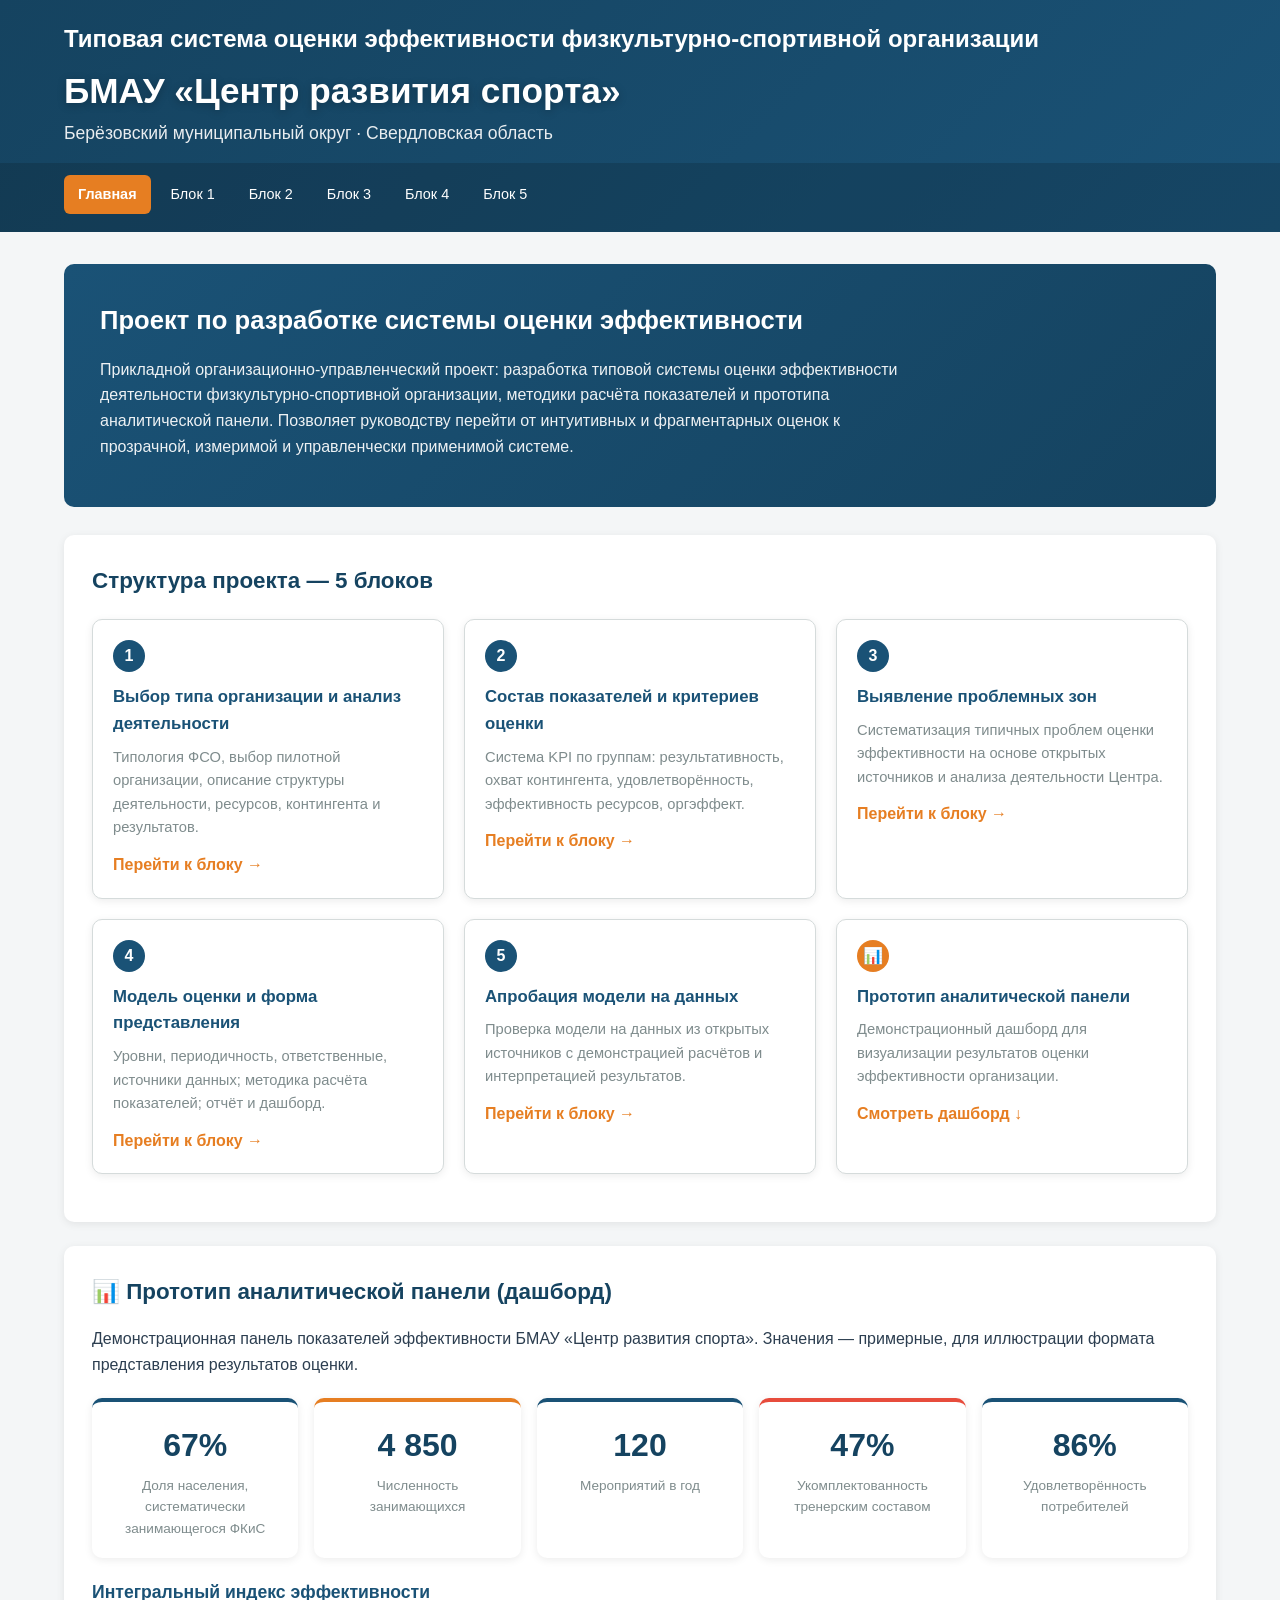
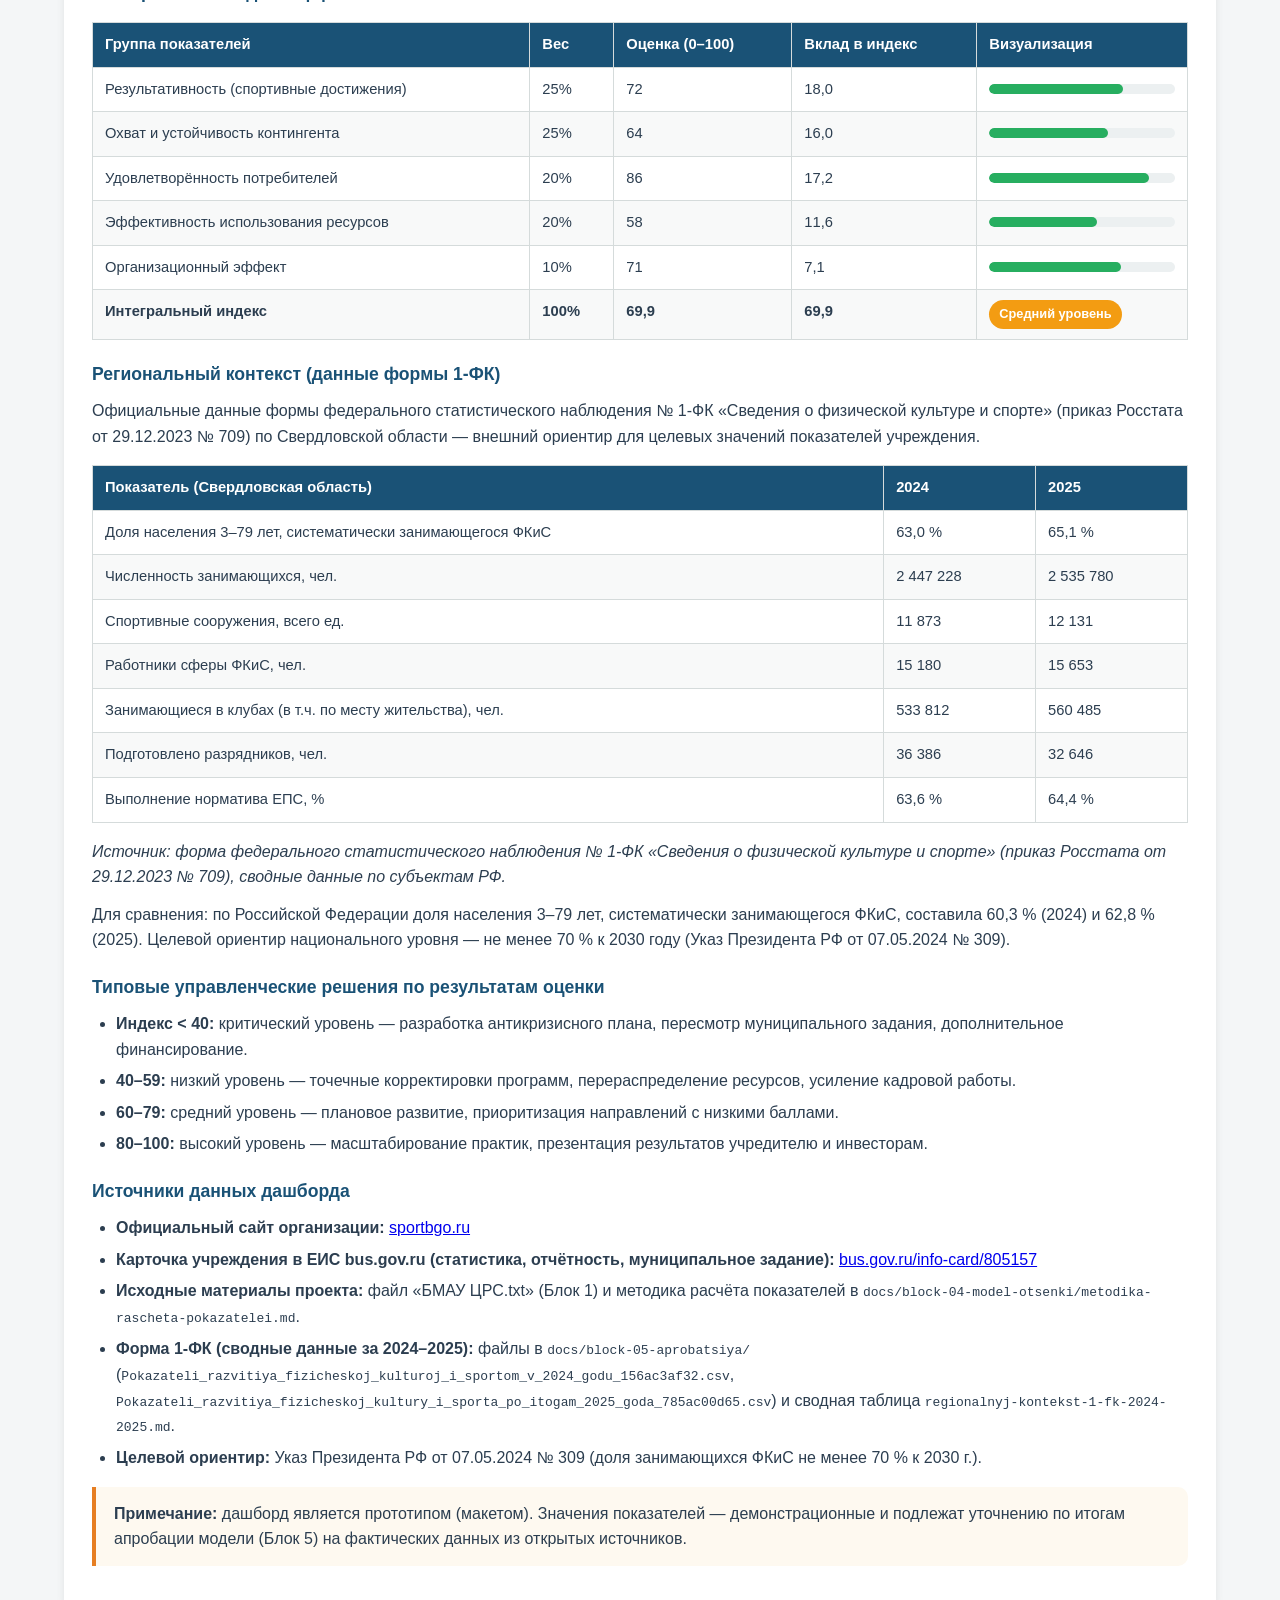
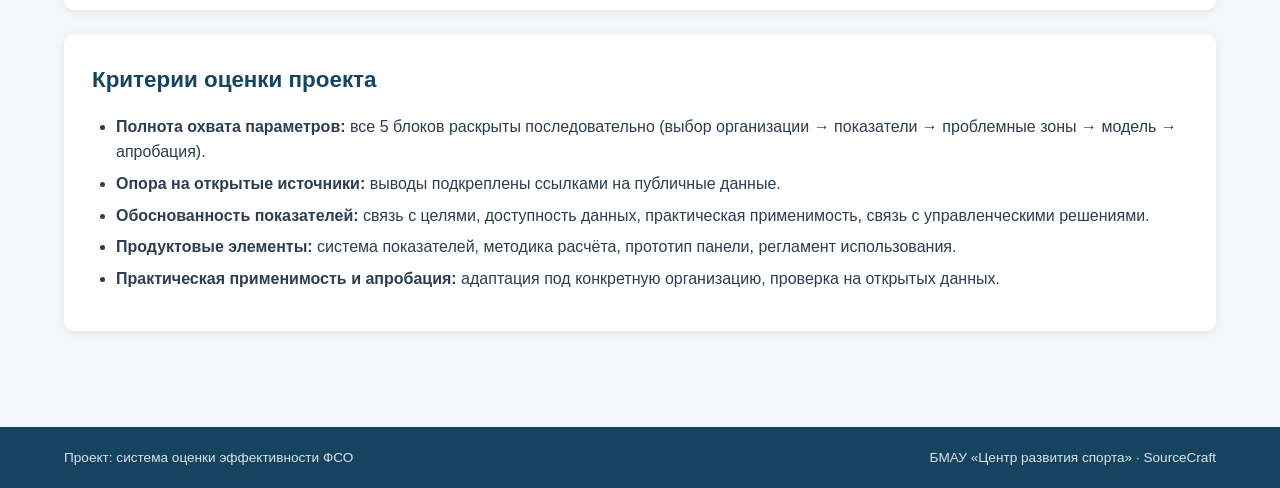
==== site/index.html @ eb3b577b "docs: добавлен 1-FK региональный контекст (2024–2025) и обновлены страницы сайта" ====
<!DOCTYPE html>
<html lang="ru">
<head>
  <meta charset="UTF-8">
  <meta name="viewport" content="width=device-width, initial-scale=1.0">
  <title>Оценка эффективности ФСО — БМАУ «Центр развития спорта»</title>
  <link rel="stylesheet" href="css/style.css">
</head>
<body>
  <header class="site-header">
    <div class="header-inner">
      <h1>Типовая система оценки эффективности физкультурно-спортивной организации</h1>
      <div class="org-title">БМАУ «Центр развития спорта»</div>
      <div class="org-subtitle">Берёзовский муниципальный округ · Свердловская область</div>
    </div>
    <nav class="main-nav">
      <ul>
        <li><a href="index.html">Главная</a></li>
        <li><a href="block1.html">Блок 1</a></li>
        <li><a href="block2.html">Блок 2</a></li>
        <li><a href="block3.html">Блок 3</a></li>
        <li><a href="block4.html">Блок 4</a></li>
        <li><a href="block5.html">Блок 5</a></li>
      </ul>
    </nav>
  </header>

  <main class="container">
    <section class="hero">
      <h2>Проект по разработке системы оценки эффективности</h2>
      <p>Прикладной организационно-управленческий проект: разработка типовой системы оценки эффективности деятельности физкультурно-спортивной организации, методики расчёта показателей и прототипа аналитической панели. Позволяет руководству перейти от интуитивных и фрагментарных оценок к прозрачной, измеримой и управленчески применимой системе.</p>
    </section>

    <div class="content-card">
      <h2>Структура проекта — 5 блоков</h2>
      <div class="cards-grid">
        <div class="card">
          <span class="card-num">1</span>
          <h3>Выбор типа организации и анализ деятельности</h3>
          <p>Типология ФСО, выбор пилотной организации, описание структуры деятельности, ресурсов, контингента и результатов.</p>
          <a href="block1.html" class="arrow-link">Перейти к блоку →</a>
        </div>
        <div class="card">
          <span class="card-num">2</span>
          <h3>Состав показателей и критериев оценки</h3>
          <p>Система KPI по группам: результативность, охват контингента, удовлетворённость, эффективность ресурсов, оргэффект.</p>
          <a href="block2.html" class="arrow-link">Перейти к блоку →</a>
        </div>
        <div class="card">
          <span class="card-num">3</span>
          <h3>Выявление проблемных зон</h3>
          <p>Систематизация типичных проблем оценки эффективности на основе открытых источников и анализа деятельности Центра.</p>
          <a href="block3.html" class="arrow-link">Перейти к блоку →</a>
        </div>
        <div class="card">
          <span class="card-num">4</span>
          <h3>Модель оценки и форма представления</h3>
          <p>Уровни, периодичность, ответственные, источники данных; методика расчёта показателей; отчёт и дашборд.</p>
          <a href="block4.html" class="arrow-link">Перейти к блоку →</a>
        </div>
        <div class="card">
          <span class="card-num">5</span>
          <h3>Апробация модели на данных</h3>
          <p>Проверка модели на данных из открытых источников с демонстрацией расчётов и интерпретацией результатов.</p>
          <a href="block5.html" class="arrow-link">Перейти к блоку →</a>
        </div>
        <div class="card">
          <span class="card-num accent">📊</span>
          <h3>Прототип аналитической панели</h3>
          <p>Демонстрационный дашборд для визуализации результатов оценки эффективности организации.</p>
          <a href="#dashboard" class="arrow-link">Смотреть дашборд ↓</a>
        </div>
      </div>
    </div>

    <!-- ===== Прототип аналитической панели (дашборд) ===== -->
    <div class="content-card" id="dashboard">
      <h2>📊 Прототип аналитической панели (дашборд)</h2>
      <p>Демонстрационная панель показателей эффективности БМАУ «Центр развития спорта». Значения — примерные, для иллюстрации формата представления результатов оценки.</p>

      <div class="kpi-row">
        <div class="kpi">
          <div class="value">67%</div>
          <div class="label">Доля населения, систематически занимающегося ФКиС</div>
        </div>
        <div class="kpi warn">
          <div class="value">4 850</div>
          <div class="label">Численность занимающихся</div>
        </div>
        <div class="kpi">
          <div class="value">120</div>
          <div class="label">Мероприятий в год</div>
        </div>
        <div class="kpi danger">
          <div class="value">47%</div>
          <div class="label">Укомплектованность тренерским составом</div>
        </div>
        <div class="kpi">
          <div class="value">86%</div>
          <div class="label">Удовлетворённость потребителей</div>
        </div>
      </div>

      <h3>Интегральный индекс эффективности</h3>
      <div class="table-wrap">
        <table>
          <thead>
            <tr>
              <th>Группа показателей</th>
              <th>Вес</th>
              <th>Оценка (0–100)</th>
              <th>Вклад в индекс</th>
              <th>Визуализация</th>
            </tr>
          </thead>
          <tbody>
            <tr>
              <td>Результативность (спортивные достижения)</td>
              <td>25%</td>
              <td>72</td>
              <td>18,0</td>
              <td>
                <div class="progress"><div class="bar" data-value="72"></div></div>
              </td>
            </tr>
            <tr>
              <td>Охват и устойчивость контингента</td>
              <td>25%</td>
              <td>64</td>
              <td>16,0</td>
              <td>
                <div class="progress"><div class="bar" data-value="64"></div></div>
              </td>
            </tr>
            <tr>
              <td>Удовлетворённость потребителей</td>
              <td>20%</td>
              <td>86</td>
              <td>17,2</td>
              <td>
                <div class="progress"><div class="bar" data-value="86"></div></div>
              </td>
            </tr>
            <tr>
              <td>Эффективность использования ресурсов</td>
              <td>20%</td>
              <td>58</td>
              <td>11,6</td>
              <td>
                <div class="progress"><div class="bar" data-value="58"></div></div>
              </td>
            </tr>
            <tr>
              <td>Организационный эффект</td>
              <td>10%</td>
              <td>71</td>
              <td>7,1</td>
              <td>
                <div class="progress"><div class="bar" data-value="71"></div></div>
              </td>
            </tr>
            <tr>
              <td><strong>Интегральный индекс</strong></td>
              <td><strong>100%</strong></td>
              <td><strong>69,9</strong></td>
              <td><strong>69,9</strong></td>
              <td>
                <span class="status-badge status-warn">Средний уровень</span>
              </td>
            </tr>
          </tbody>
        </table>
      </div>

      <h3>Региональный контекст (данные формы 1-ФК)</h3>
      <p>Официальные данные формы федерального статистического наблюдения № 1-ФК «Сведения о физической культуре и спорте» (приказ Росстата от 29.12.2023 № 709) по Свердловской области — внешний ориентир для целевых значений показателей учреждения.</p>

      <div class="table-wrap">
        <table>
          <thead>
            <tr>
              <th>Показатель (Свердловская область)</th>
              <th>2024</th>
              <th>2025</th>
            </tr>
          </thead>
          <tbody>
            <tr>
              <td>Доля населения 3–79 лет, систематически занимающегося ФКиС</td>
              <td>63,0 %</td>
              <td>65,1 %</td>
            </tr>
            <tr>
              <td>Численность занимающихся, чел.</td>
              <td>2 447 228</td>
              <td>2 535 780</td>
            </tr>
            <tr>
              <td>Спортивные сооружения, всего ед.</td>
              <td>11 873</td>
              <td>12 131</td>
            </tr>
            <tr>
              <td>Работники сферы ФКиС, чел.</td>
              <td>15 180</td>
              <td>15 653</td>
            </tr>
            <tr>
              <td>Занимающиеся в клубах (в т.ч. по месту жительства), чел.</td>
              <td>533 812</td>
              <td>560 485</td>
            </tr>
            <tr>
              <td>Подготовлено разрядников, чел.</td>
              <td>36 386</td>
              <td>32 646</td>
            </tr>
            <tr>
              <td>Выполнение норматива ЕПС, %</td>
              <td>63,6 %</td>
              <td>64,4 %</td>
            </tr>
          </tbody>
        </table>
      </div>

      <p><em>Источник: форма федерального статистического наблюдения № 1-ФК «Сведения о физической культуре и спорте» (приказ Росстата от 29.12.2023 № 709), сводные данные по субъектам РФ.</em></p>

      <p>Для сравнения: по Российской Федерации доля населения 3–79 лет, систематически занимающегося ФКиС, составила 60,3 % (2024) и 62,8 % (2025). Целевой ориентир национального уровня — не менее 70 % к 2030 году (Указ Президента РФ от 07.05.2024 № 309).</p>

      <h3>Типовые управленческие решения по результатам оценки</h3>
      <ul>
        <li><strong>Индекс &lt; 40:</strong> критический уровень — разработка антикризисного плана, пересмотр муниципального задания, дополнительное финансирование.</li>
        <li><strong>40–59:</strong> низкий уровень — точечные корректировки программ, перераспределение ресурсов, усиление кадровой работы.</li>
        <li><strong>60–79:</strong> средний уровень — плановое развитие, приоритизация направлений с низкими баллами.</li>
        <li><strong>80–100:</strong> высокий уровень — масштабирование практик, презентация результатов учредителю и инвесторам.</li>
      </ul>

      <h3>Источники данных дашборда</h3>
      <ul>
        <li><strong>Официальный сайт организации:</strong> <a href="https://sportbgo.ru" target="_blank" rel="noopener">sportbgo.ru</a></li>
        <li><strong>Карточка учреждения в ЕИС bus.gov.ru (статистика, отчётность, муниципальное задание):</strong> <a href="https://bus.gov.ru/info-card/805157" target="_blank" rel="noopener">bus.gov.ru/info-card/805157</a></li>
        <li><strong>Исходные материалы проекта:</strong> файл «БМАУ ЦРС.txt» (Блок 1) и методика расчёта показателей в <code>docs/block-04-model-otsenki/metodika-rascheta-pokazatelei.md</code>.</li>
        <li><strong>Форма 1-ФК (сводные данные за 2024–2025):</strong> файлы в <code>docs/block-05-aprobatsiya/</code> (<code>Pokazateli_razvitiya_fizicheskoj_kulturoj_i_sportom_v_2024_godu_156ac3af32.csv</code>, <code>Pokazateli_razvitiya_fizicheskoj_kultury_i_sporta_po_itogam_2025_goda_785ac00d65.csv</code>) и сводная таблица <code>regionalnyj-kontekst-1-fk-2024-2025.md</code>.</li>
        <li><strong>Целевой ориентир:</strong> Указ Президента РФ от 07.05.2024 № 309 (доля занимающихся ФКиС не менее 70 % к 2030 г.).</li>
      </ul>

      <div class="callout">
        <strong>Примечание:</strong> дашборд является прототипом (макетом). Значения показателей — демонстрационные и подлежат уточнению по итогам апробации модели (Блок 5) на фактических данных из открытых источников.
      </div>
    </div>

    <div class="content-card">
      <h2>Критерии оценки проекта</h2>
      <ul>
        <li><strong>Полнота охвата параметров:</strong> все 5 блоков раскрыты последовательно (выбор организации → показатели → проблемные зоны → модель → апробация).</li>
        <li><strong>Опора на открытые источники:</strong> выводы подкреплены ссылками на публичные данные.</li>
        <li><strong>Обоснованность показателей:</strong> связь с целями, доступность данных, практическая применимость, связь с управленческими решениями.</li>
        <li><strong>Продуктовые элементы:</strong> система показателей, методика расчёта, прототип панели, регламент использования.</li>
        <li><strong>Практическая применимость и апробация:</strong> адаптация под конкретную организацию, проверка на открытых данных.</li>
      </ul>
    </div>
  </main>

  <footer class="site-footer">
    <div class="footer-inner">
      <div>Проект: система оценки эффективности ФСО</div>
      <div>БМАУ «Центр развития спорта» · SourceCraft</div>
    </div>
  </footer>

  <script src="js/script.js"></script>
</body>
</html>
---- site/css/style.css ----
/* ===== SourceCraft Project Site Styles ===== */
:root {
  --primary: #1a5276;
  --primary-dark: #154360;
  --accent: #e67e22;
  --accent-light: #f39c12;
  --bg: #f4f6f7;
  --card-bg: #ffffff;
  --text: #2c3e50;
  --text-light: #7f8c8d;
  --success: #27ae60;
  --warning: #f39c12;
  --danger: #e74c3c;
  --border: #d5dbdb;
  --shadow: 0 2px 8px rgba(0,0,0,0.08);
  --radius: 10px;
}

* { box-sizing: border-box; margin: 0; padding: 0; }

body {
  font-family: 'Segoe UI', Tahoma, Geneva, Verdana, sans-serif;
  background: var(--bg);
  color: var(--text);
  line-height: 1.6;
}

/* Header */
.site-header {
  background: linear-gradient(135deg, var(--primary-dark), var(--primary));
  color: #fff;
  padding: 20px 0 0;
}
.header-inner {
  max-width: 1200px;
  margin: 0 auto;
  padding: 0 24px;
}
.site-header h1 {
  font-size: 1.5rem;
  margin-bottom: 12px;
}
.site-header .org-title {
  font-size: 2.2rem;
  font-weight: 800;
  line-height: 1.2;
  margin-bottom: 6px;
  color: #fff;
  text-shadow: 0 2px 8px rgba(0,0,0,0.25);
}
.site-header .org-subtitle {
  font-size: 1.1rem;
  opacity: 0.9;
  margin-bottom: 16px;
}
.site-header .subtitle {
  opacity: 0.9;
  font-size: 0.95rem;
  margin-bottom: 16px;
}

/* Navigation */
.main-nav {
  background: rgba(0,0,0,0.15);
  padding: 12px 0;
}
.main-nav ul {
  max-width: 1200px;
  margin: 0 auto;
  padding: 0 24px;
  list-style: none;
  display: flex;
  flex-wrap: wrap;
  gap: 6px;
}
.main-nav a {
  color: #fff;
  text-decoration: none;
  padding: 8px 14px;
  border-radius: 6px;
  font-size: 0.9rem;
  transition: background 0.2s;
  display: inline-block;
}
.main-nav a:hover { background: rgba(255,255,255,0.2); }
.main-nav a.active {
  background: var(--accent);
  font-weight: 600;
}

/* Layout */
.container {
  max-width: 1200px;
  margin: 0 auto;
  padding: 32px 24px;
}
.content-card {
  background: var(--card-bg);
  border-radius: var(--radius);
  box-shadow: var(--shadow);
  padding: 28px;
  margin-bottom: 24px;
}
h2 { color: var(--primary-dark); margin-bottom: 16px; font-size: 1.4rem; }
h3 { color: var(--primary); margin: 20px 0 10px; font-size: 1.1rem; }
p { margin-bottom: 12px; }
ul, ol { margin: 0 0 12px 24px; }
li { margin-bottom: 6px; }

/* Cards */
.cards-grid {
  display: grid;
  grid-template-columns: repeat(auto-fill, minmax(280px, 1fr));
  gap: 20px;
  margin: 20px 0;
}
.card {
  background: var(--card-bg);
  border: 1px solid var(--border);
  border-radius: var(--radius);
  padding: 20px;
  box-shadow: var(--shadow);
  transition: transform 0.2s, box-shadow 0.2s;
}
.card:hover { transform: translateY(-4px); box-shadow: 0 6px 16px rgba(0,0,0,0.12); }
.card .card-num {
  display: inline-block;
  background: var(--primary);
  color: #fff;
  width: 32px;
  height: 32px;
  border-radius: 50%;
  text-align: center;
  line-height: 32px;
  font-weight: 700;
  margin-bottom: 12px;
}
.card .card-num.accent { background: var(--accent); }
.card h3 { margin: 0 0 8px; font-size: 1.05rem; }
.card p { font-size: 0.92rem; color: var(--text-light); margin: 0; }
.card a.arrow-link { display: inline-block; margin-top: 12px; color: var(--accent); text-decoration: none; font-weight: 600; }

/* Tables */
.table-wrap { overflow-x: auto; margin: 16px 0; }
table {
  width: 100%;
  border-collapse: collapse;
  font-size: 0.92rem;
  background: #fff;
}
th, td {
  padding: 10px 12px;
  border: 1px solid var(--border);
  text-align: left;
  vertical-align: top;
}
th {
  background: var(--primary);
  color: #fff;
  font-weight: 600;
}
tr:nth-child(even) td { background: #f8f9f9; }

/* Progress bars */
.progress {
  background: #ecf0f1;
  border-radius: 20px;
  height: 10px;
  overflow: hidden;
  margin: 6px 0;
}
.progress .bar {
  height: 100%;
  border-radius: 20px;
  background: var(--success);
  transition: width 0.5s;
}

/* KPIs on dashboard */
.kpi-row {
  display: grid;
  grid-template-columns: repeat(auto-fit, minmax(180px, 1fr));
  gap: 16px;
  margin: 20px 0;
}
.kpi {
  background: var(--card-bg);
  border-radius: var(--radius);
  box-shadow: var(--shadow);
  padding: 18px;
  text-align: center;
  border-top: 4px solid var(--primary);
}
.kpi.warn { border-top-color: var(--accent); }
.kpi.danger { border-top-color: var(--danger); }
.kpi .value { font-size: 2rem; font-weight: 700; color: var(--primary-dark); }
.kpi .label { font-size: 0.85rem; color: var(--text-light); margin-top: 4px; }

/* Legend / badges */
.status-badge {
  display: inline-block;
  padding: 4px 10px;
  border-radius: 20px;
  font-size: 0.8rem;
  font-weight: 600;
  color: #fff;
}
.status-good { background: var(--success); }
.status-warn { background: var(--warning); }
.status-danger { background: var(--danger); }

/* Callout */
.callout {
  border-left: 4px solid var(--accent);
  background: #fef9f0;
  padding: 14px 18px;
  border-radius: 0 var(--radius) var(--radius) 0;
  margin: 16px 0;
}
.callout.info { border-left-color: var(--primary); background: #eef5fa; }

/* Footer */
.site-footer {
  background: var(--primary-dark);
  color: rgba(255,255,255,0.85);
  padding: 20px 0;
  margin-top: 40px;
  font-size: 0.85rem;
}
.footer-inner {
  max-width: 1200px;
  margin: 0 auto;
  padding: 0 24px;
  display: flex;
  justify-content: space-between;
  flex-wrap: wrap;
  gap: 10px;
}

/* Hero */
.hero {
  background: linear-gradient(135deg, var(--primary), var(--primary-dark));
  color: #fff;
  border-radius: var(--radius);
  padding: 36px;
  margin-bottom: 28px;
}
.hero h2 { color: #fff; font-size: 1.6rem; }
.hero p { opacity: 0.92; max-width: 800px; }

@media (max-width: 640px) {
  .main-nav ul { gap: 4px; }
  .main-nav a { padding: 6px 8px; font-size: 0.8rem; }
  .hero { padding: 24px; }
  .content-card { padding: 20px; }
}
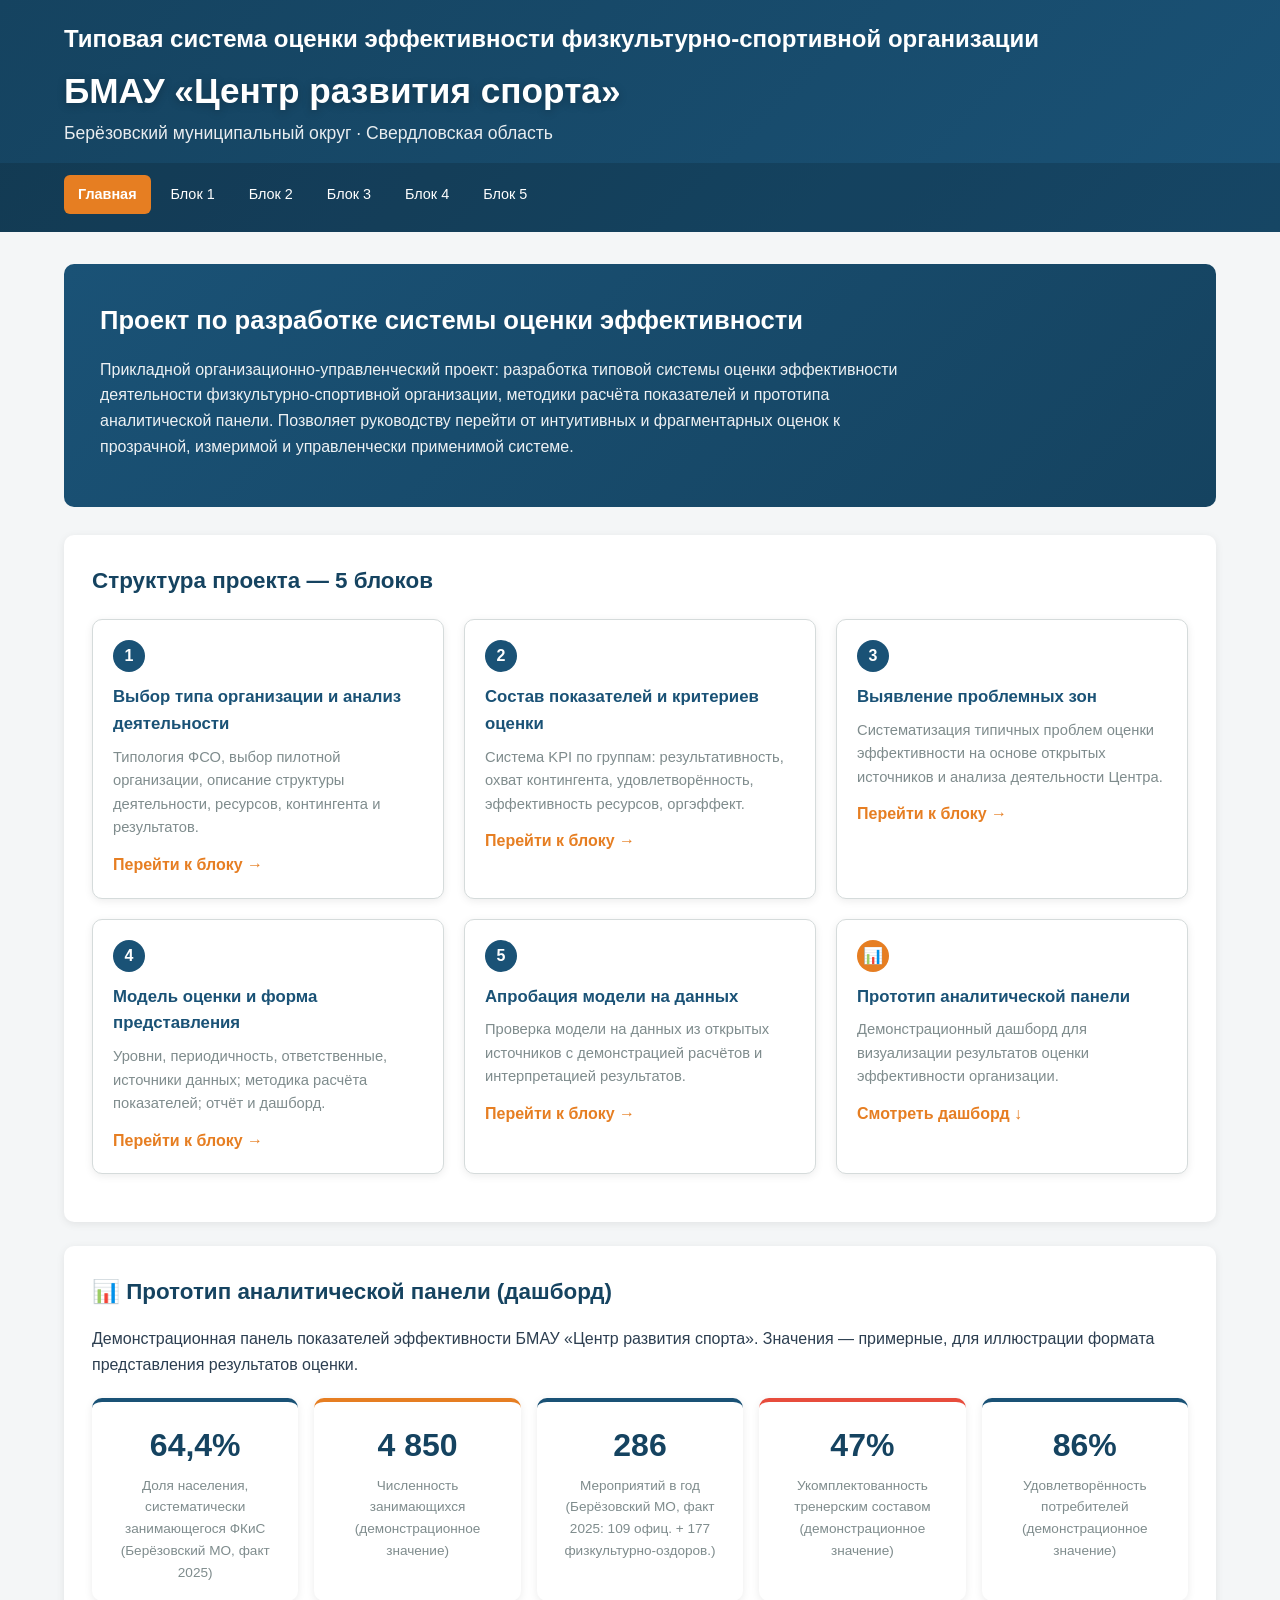
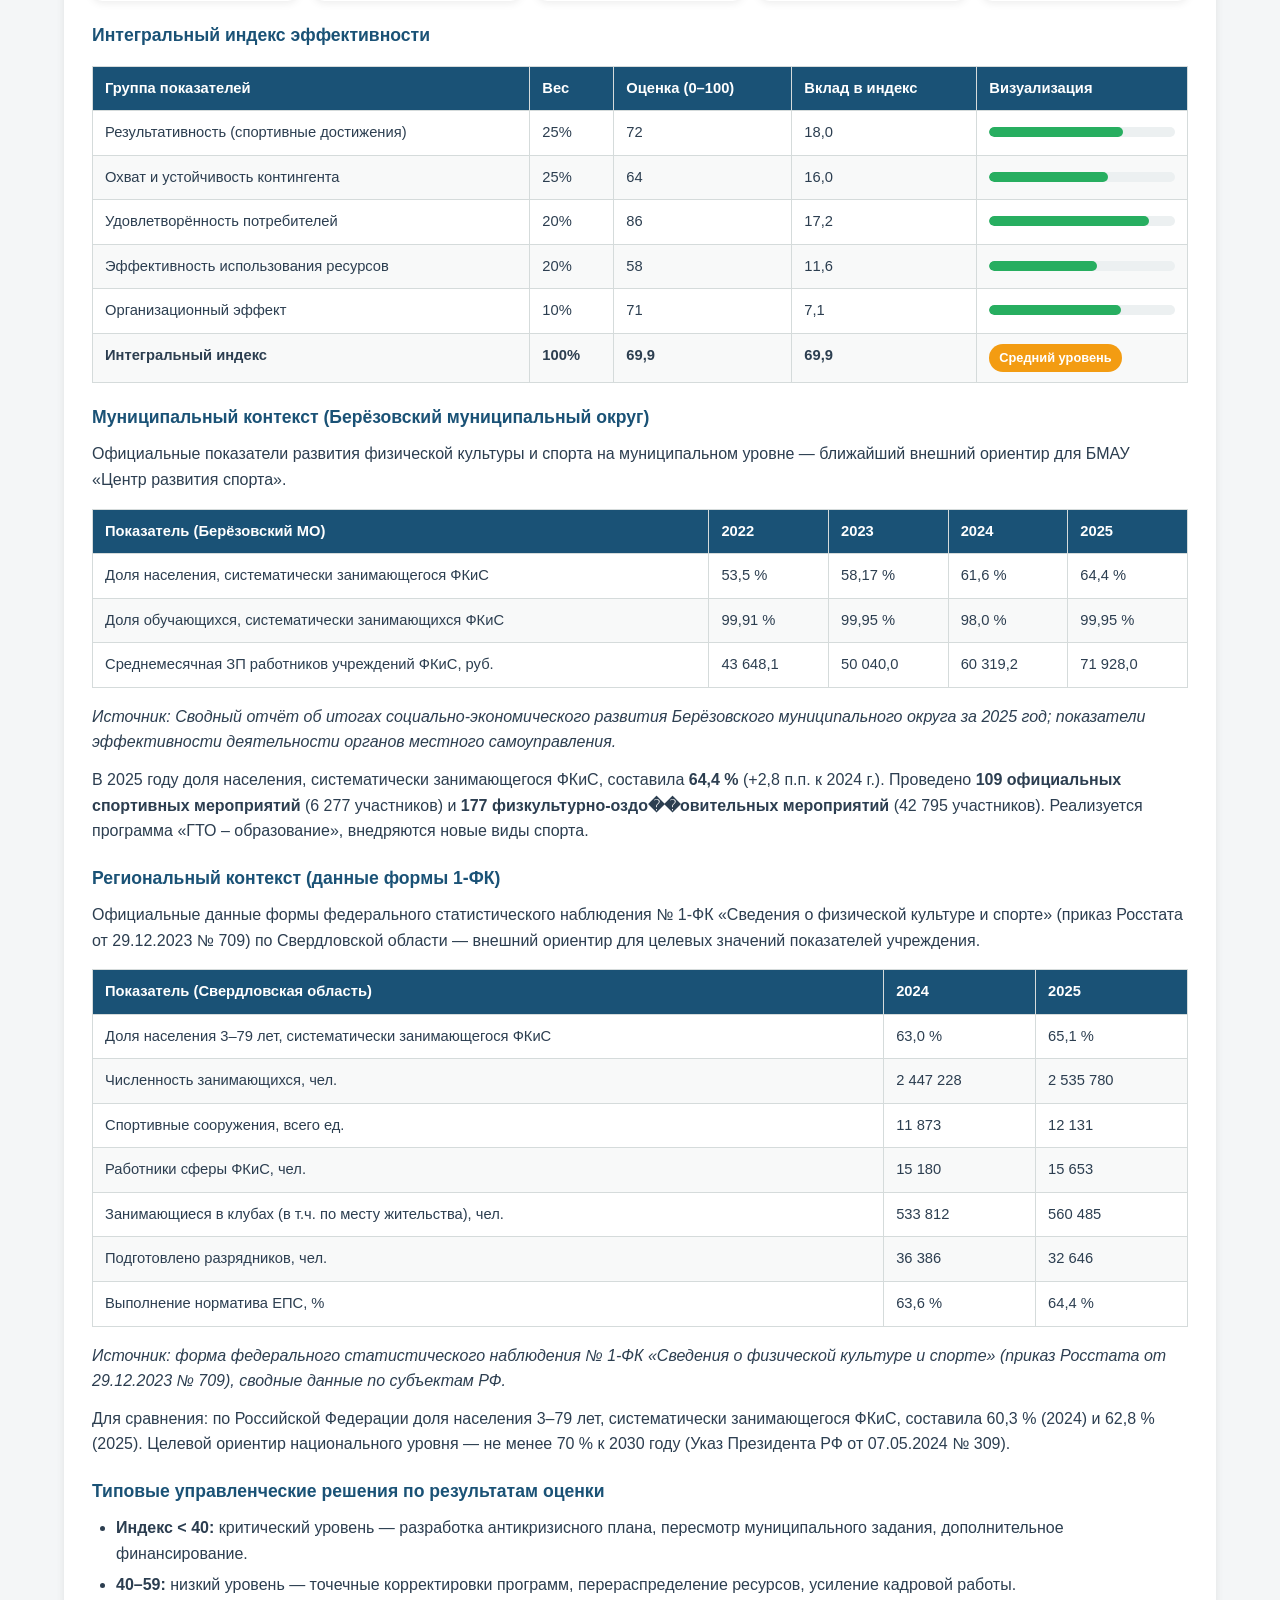
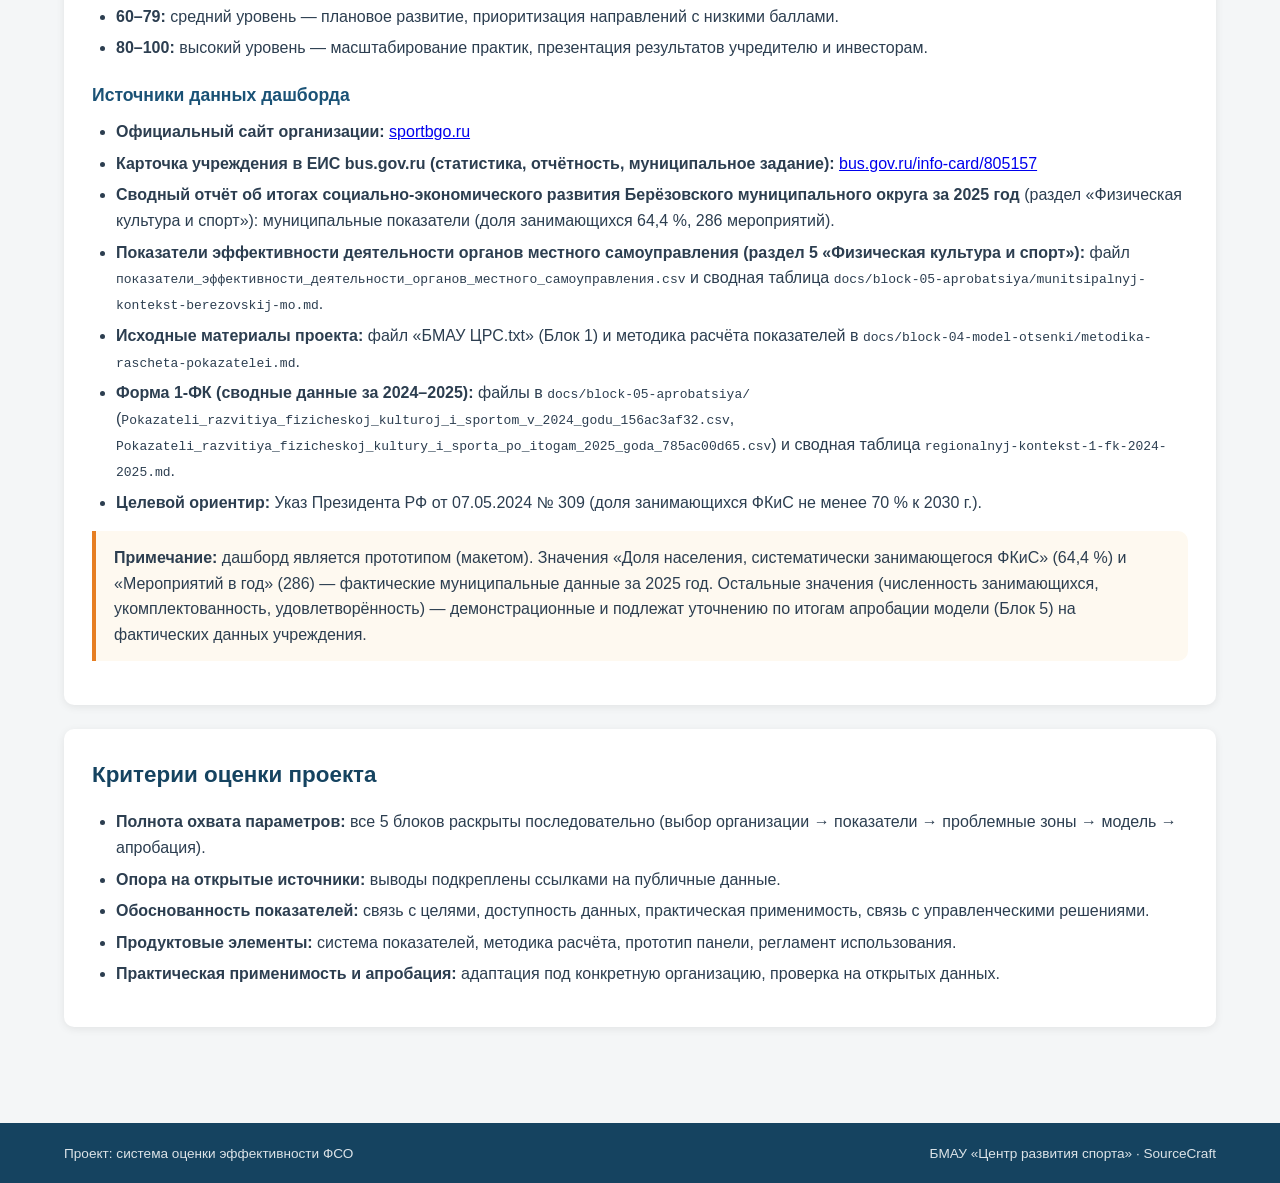
==== commit 4d455010: "docs: добавлен муниципальный контекст (Березовское муниципальное образование, 2025) и обновлен дашбо" ====
--- a/site/index.html
+++ b/site/index.html
@@ -80,24 +80,24 @@
 
       <div class="kpi-row">
         <div class="kpi">
-          <div class="value">67%</div>
-          <div class="label">Доля населения, систематически занимающегося ФКиС</div>
+          <div class="value">64,4%</div>
+          <div class="label">Доля населения, систематически занимающегося ФКиС (Берёзовский МО, факт 2025)</div>
         </div>
         <div class="kpi warn">
           <div class="value">4 850</div>
-          <div class="label">Численность занимающихся</div>
+          <div class="label">Численность занимающихся (демонстрационное значение)</div>
         </div>
         <div class="kpi">
-          <div class="value">120</div>
-          <div class="label">Мероприятий в год</div>
+          <div class="value">286</div>
+          <div class="label">Мероприятий в год (Берёзовский МО, факт 2025: 109 офиц. + 177 физкультурно-оздоров.)</div>
         </div>
         <div class="kpi danger">
           <div class="value">47%</div>
-          <div class="label">Укомплектованность тренерским составом</div>
+          <div class="label">Укомплектованность тренерским составом (демонстрационное значение)</div>
         </div>
         <div class="kpi">
           <div class="value">86%</div>
-          <div class="label">Удовлетворённость потребителей</div>
+          <div class="label">Удовлетворённость потребителей (демонстрационное значение)</div>
         </div>
       </div>
 
@@ -171,6 +171,50 @@
           </tbody>
         </table>
       </div>
+
+      <h3>Муниципальный контекст (Берёзовский муниципальный округ)</h3>
+      <p>Официальные показатели развития физической культуры и спорта на муниципальном уровне — ближайший внешний ориентир для БМАУ «Центр развития спорта».</p>
+
+      <div class="table-wrap">
+        <table>
+          <thead>
+            <tr>
+              <th>Показатель (Берёзовский МО)</th>
+              <th>2022</th>
+              <th>2023</th>
+              <th>2024</th>
+              <th>2025</th>
+            </tr>
+          </thead>
+          <tbody>
+            <tr>
+              <td>Доля населения, систематически занимающегося ФКиС</td>
+              <td>53,5 %</td>
+              <td>58,17 %</td>
+              <td>61,6 %</td>
+              <td>64,4 %</td>
+            </tr>
+            <tr>
+              <td>Доля обучающихся, систематически занимающихся ФКиС</td>
+              <td>99,91 %</td>
+              <td>99,95 %</td>
+              <td>98,0 %</td>
+              <td>99,95 %</td>
+            </tr>
+            <tr>
+              <td>Среднемесячная ЗП работников учреждений ФКиС, руб.</td>
+              <td>43 648,1</td>
+              <td>50 040,0</td>
+              <td>60 319,2</td>
+              <td>71 928,0</td>
+            </tr>
+          </tbody>
+        </table>
+      </div>
+
+      <p><em>Источник: Сводный отчёт об итогах социально-экономического развития Берёзовского муниципального округа за 2025 год; показатели эффективности деятельности органов местного самоуправления.</em></p>
+
+      <p>В 2025 году доля населения, систематически занимающегося ФКиС, составила <strong>64,4 %</strong> (+2,8 п.п. к 2024 г.). Проведено <strong>109 официальных спортивных мероприятий</strong> (6 277 участников) и <strong>177 физкультурно-оздо��овительных мероприятий</strong> (42 795 участников). Реализуется программа «ГТО – образование», внедряются новые виды спорта.</p>
 
       <h3>Региональный контекст (данные формы 1-ФК)</h3>
       <p>Официальные данные формы федерального статистического наблюдения № 1-ФК «Сведения о физической культуре и спорте» (приказ Росстата от 29.12.2023 № 709) по Свердловской области — внешний ориентир для целевых значений показателей учреждения.</p>
@@ -240,14 +284,15 @@
       <ul>
         <li><strong>Официальный сайт организации:</strong> <a href="https://sportbgo.ru" target="_blank" rel="noopener">sportbgo.ru</a></li>
         <li><strong>Карточка учреждения в ЕИС bus.gov.ru (статистика, отчётность, муниципальное задание):</strong> <a href="https://bus.gov.ru/info-card/805157" target="_blank" rel="noopener">bus.gov.ru/info-card/805157</a></li>
+        <li><strong>Сводный отчёт об итогах социально-экономического развития Берёзовского муниципального округа за 2025 год</strong> (раздел «Физическая культура и спорт»): муниципальные показатели (доля занимающихся 64,4 %, 286 мероприятий).</li>
+        <li><strong>Показатели эффективности деятельности органов местного самоуправления (раздел 5 «Физическая культура и спорт»):</strong> файл <code>показатели_эффективности_деятельности_органов_местного_самоуправления.csv</code> и сводная таблица <code>docs/block-05-aprobatsiya/munitsipalnyj-kontekst-berezovskij-mo.md</code>.</li>
         <li><strong>Исходные материалы проекта:</strong> файл «БМАУ ЦРС.txt» (Блок 1) и методика расчёта показателей в <code>docs/block-04-model-otsenki/metodika-rascheta-pokazatelei.md</code>.</li>
         <li><strong>Форма 1-ФК (сводные данные за 2024–2025):</strong> файлы в <code>docs/block-05-aprobatsiya/</code> (<code>Pokazateli_razvitiya_fizicheskoj_kulturoj_i_sportom_v_2024_godu_156ac3af32.csv</code>, <code>Pokazateli_razvitiya_fizicheskoj_kultury_i_sporta_po_itogam_2025_goda_785ac00d65.csv</code>) и сводная таблица <code>regionalnyj-kontekst-1-fk-2024-2025.md</code>.</li>
         <li><strong>Целевой ориентир:</strong> Указ Президента РФ от 07.05.2024 № 309 (доля занимающихся ФКиС не менее 70 % к 2030 г.).</li>
       </ul>
 
       <div class="callout">
-        <strong>Примечание:</strong> дашборд является прототипом (макетом). Значения показателей — демонстрационные и подлежат уточнению по итогам апробации модели (Блок 5) на фактических данных из открытых источников.
-      </div>
+        <strong>Примечание:</strong> дашборд является прототипом (макетом). Значения «Доля населения, систематически занимающегося ФКиС» (64,4 %) и «Мероприятий в год» (286) — фактические муниципальные данные за 2025 год. Остальные значения (численность занимающихся, укомплектованность, удовлетворённость) — демонстрационные и подлежат уточнению по итогам апробации модели (Блок 5) на фактических данных учреждения.</div>
     </div>
 
     <div class="content-card">
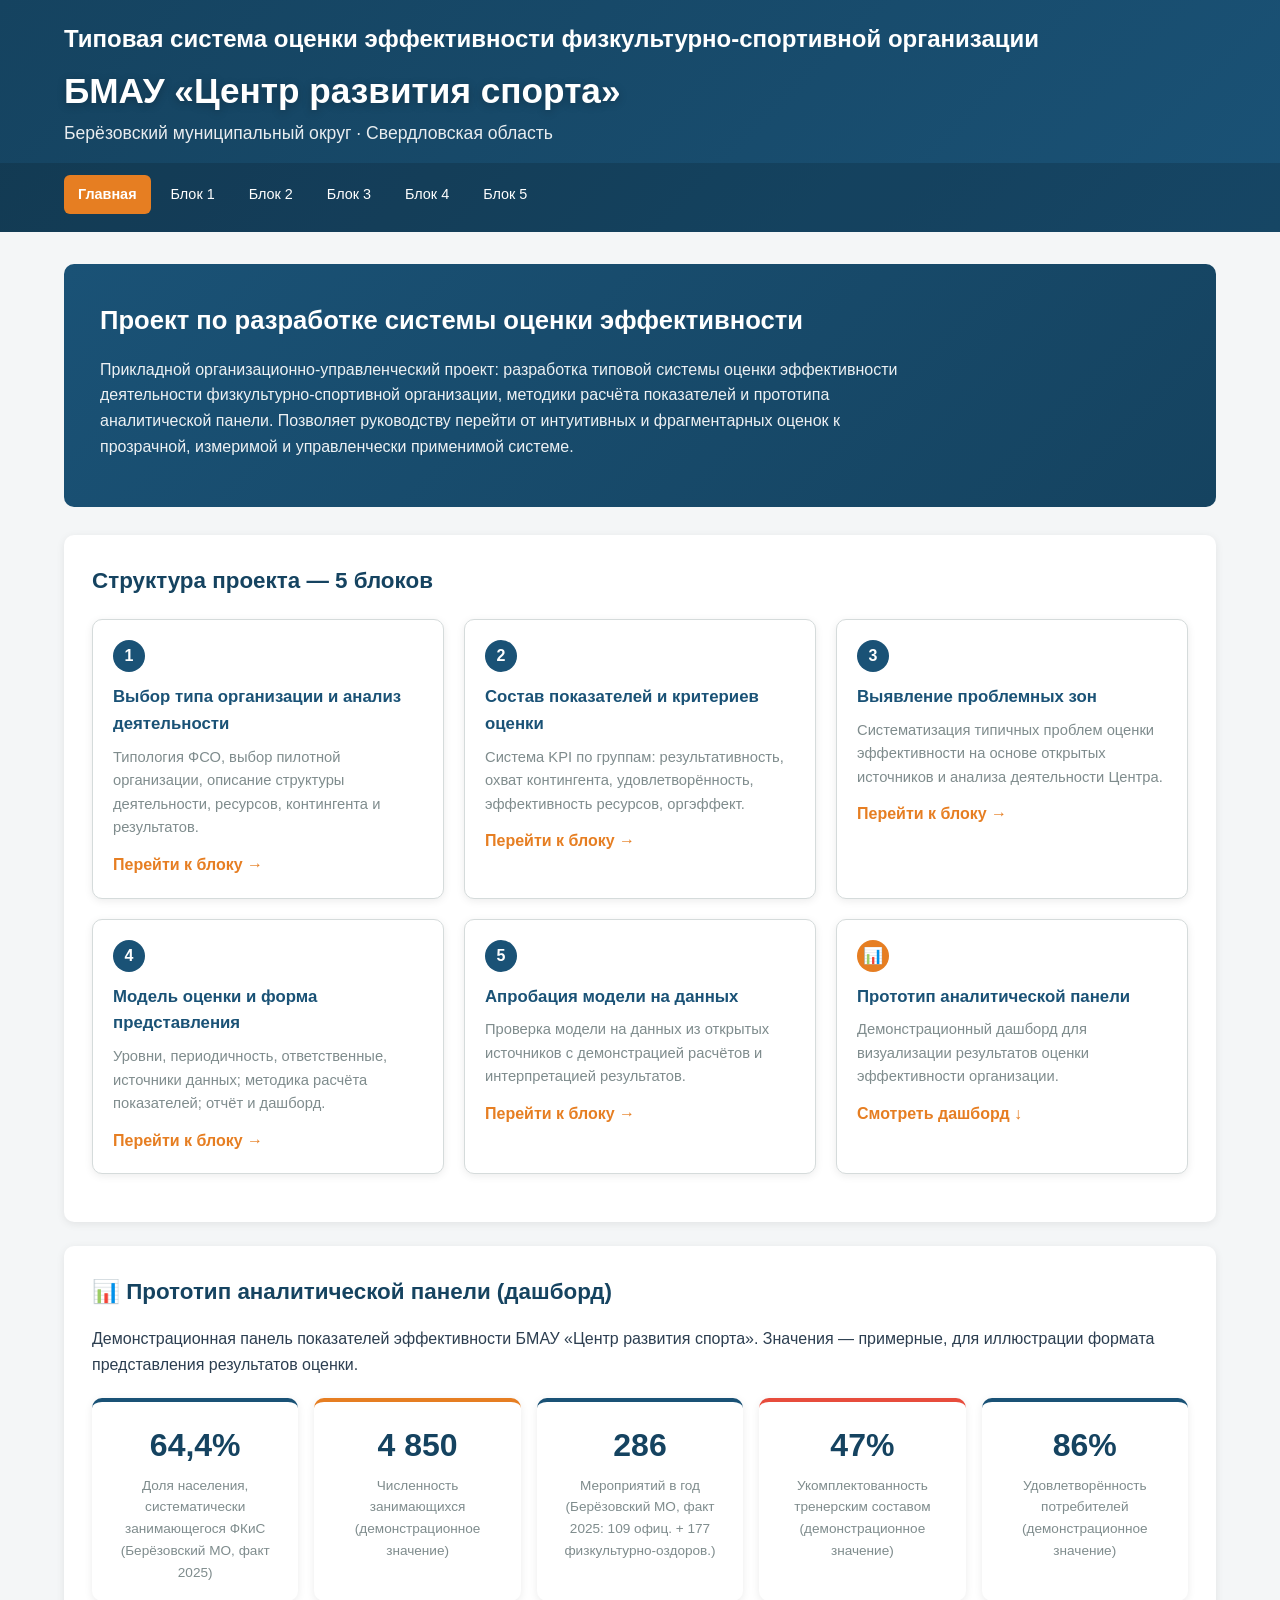
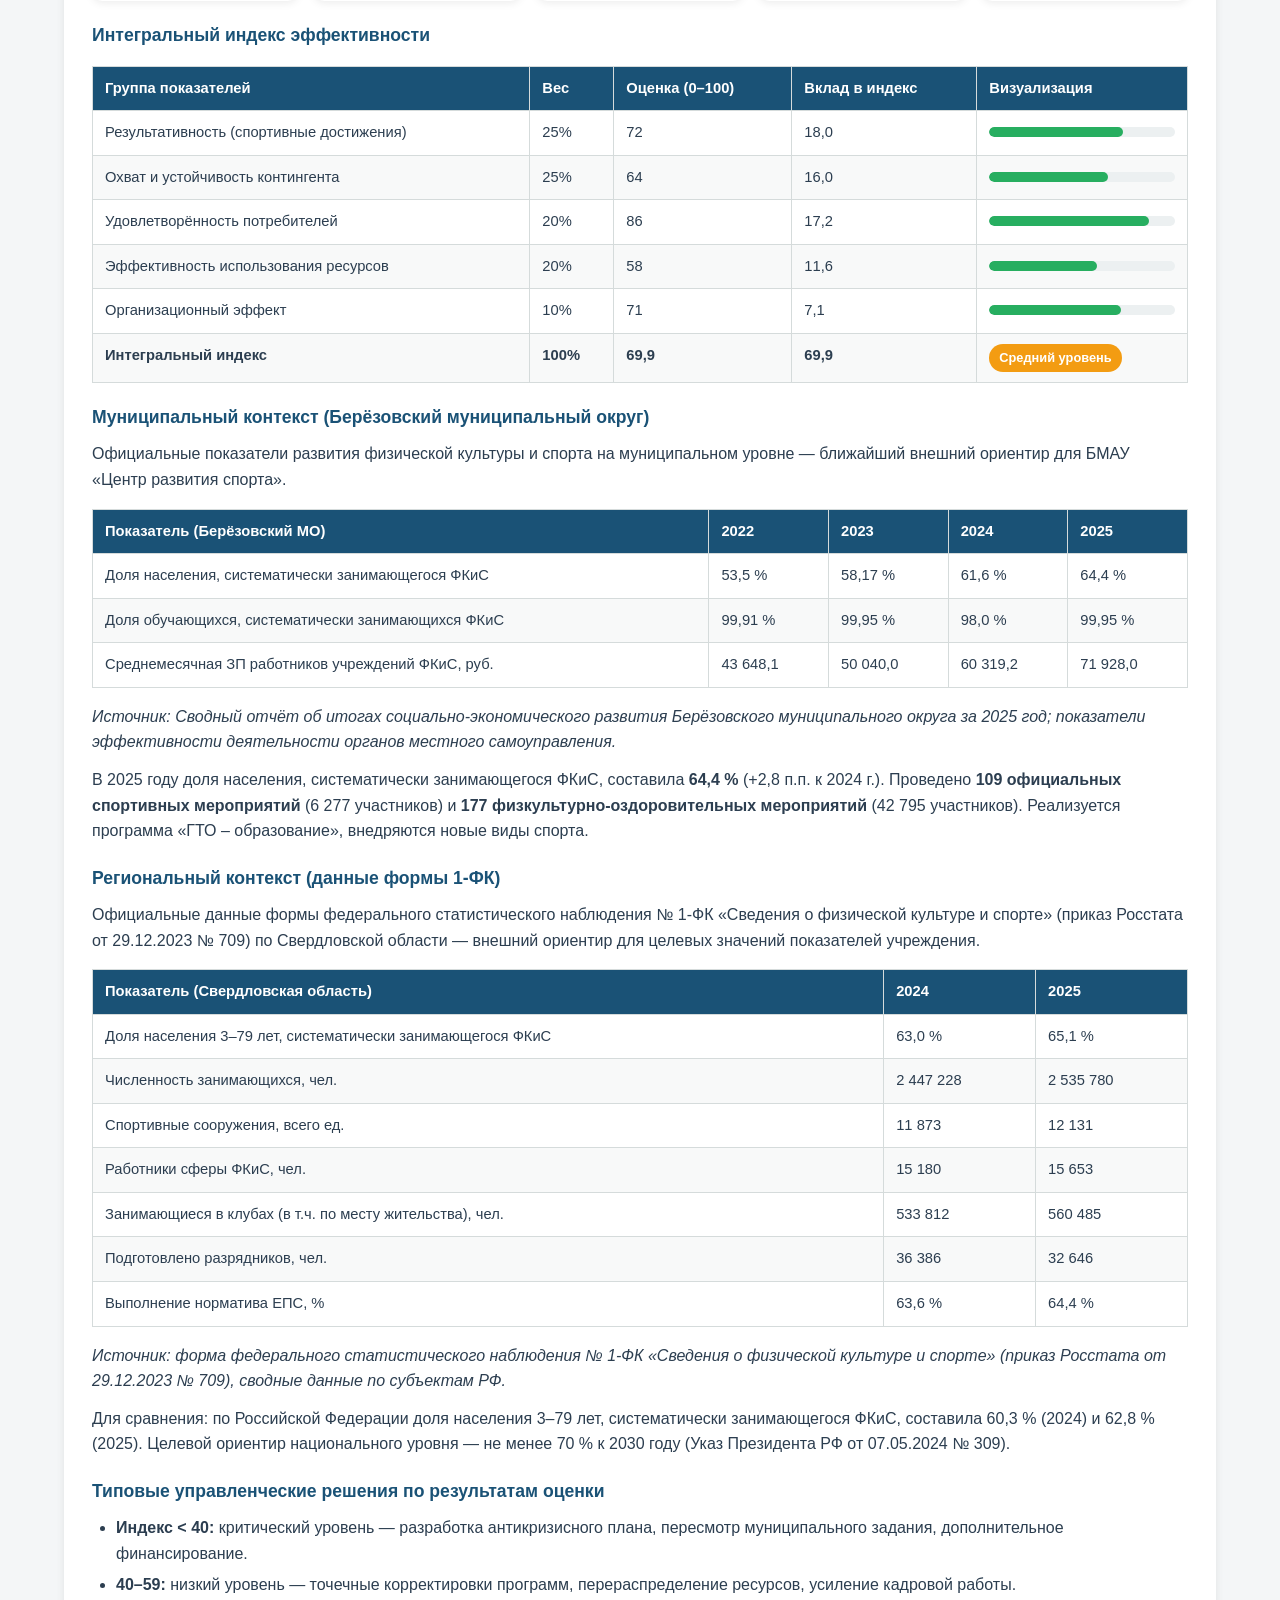
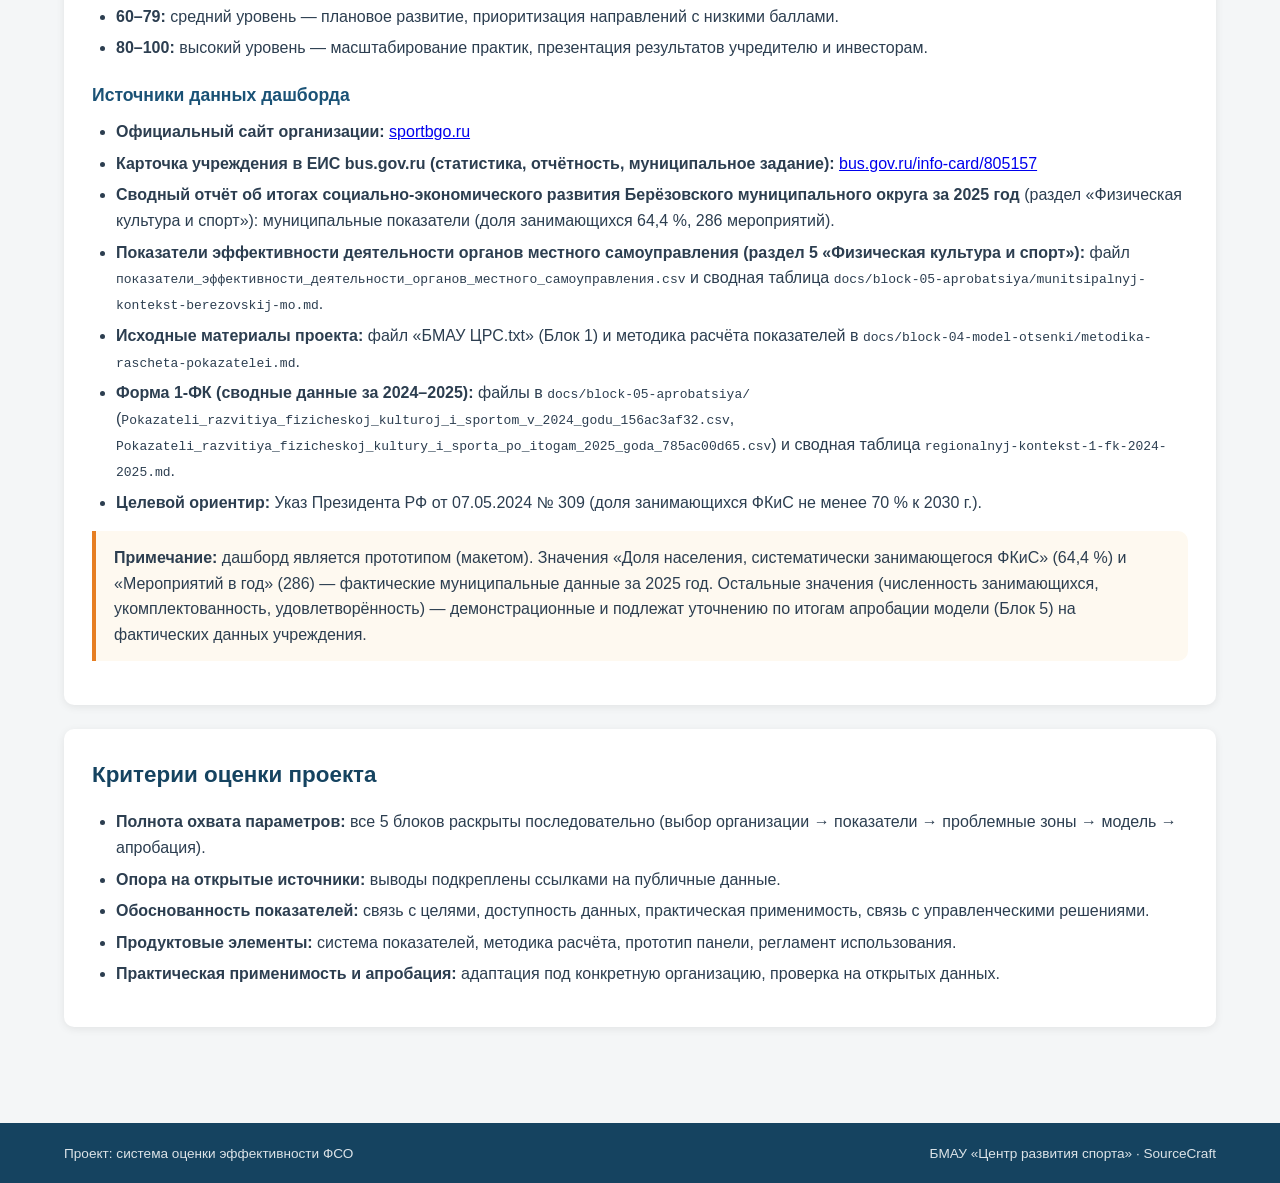
==== commit e07668e0: "fix: исправлена опечатка на главной странице, удален повторяющийся адрес в блоке 1, уточнен пример в" ====
--- a/site/index.html
+++ b/site/index.html
@@ -214,7 +214,7 @@
 
       <p><em>Источник: Сводный отчёт об итогах социально-экономического развития Берёзовского муниципального округа за 2025 год; показатели эффективности деятельности органов местного самоуправления.</em></p>
 
-      <p>В 2025 году доля населения, систематически занимающегося ФКиС, составила <strong>64,4 %</strong> (+2,8 п.п. к 2024 г.). Проведено <strong>109 официальных спортивных мероприятий</strong> (6 277 участников) и <strong>177 физкультурно-оздо��овительных мероприятий</strong> (42 795 участников). Реализуется программа «ГТО – образование», внедряются новые виды спорта.</p>
+      <p>В 2025 году доля населения, систематически занимающегося ФКиС, составила <strong>64,4 %</strong> (+2,8 п.п. к 2024 г.). Проведено <strong>109 официальных спортивных мероприятий</strong> (6 277 участников) и <strong>177 физкультурно-оздоровительных мероприятий</strong> (42 795 участников). Реализуется программа «ГТО – образование», внедряются новые виды спорта.</p>
 
       <h3>Региональный контекст (данные формы 1-ФК)</h3>
       <p>Официальные данные формы федерального статистического наблюдения № 1-ФК «Сведения о физической культуре и спорте» (приказ Росстата от 29.12.2023 № 709) по Свердловской области — внешний ориентир для целевых значений показателей учреждения.</p>
@@ -292,7 +292,8 @@
       </ul>
 
       <div class="callout">
-        <strong>Примечание:</strong> дашборд является прототипом (макетом). Значения «Доля населения, систематически занимающегося ФКиС» (64,4 %) и «Мероприятий в год» (286) — фактические муниципальные данные за 2025 год. Остальные значения (численность занимающихся, укомплектованность, удовлетворённость) — демонстрационные и подлежат уточнению по итогам апробации модели (Блок 5) на фактических данных учреждения.</div>
+        <strong>Примечание:</strong> дашборд является прототипом (макетом). Значения «Доля населения, систематически занимающегося ФКиС» (64,4 %) и «Мероприятий в год» (286) — фактические муниципальные данные за 2025 год. Остальные значения (численность занимающихся, укомплектованность, удовлетворённость) — демонстрационные и подлежат уточнению по итогам апробации модели (Блок 5) на фактических данных учреждения.
+      </div>
     </div>
 
     <div class="content-card">
@@ -316,4 +317,4 @@
 
   <script src="js/script.js"></script>
 </body>
-</html>
+</html>
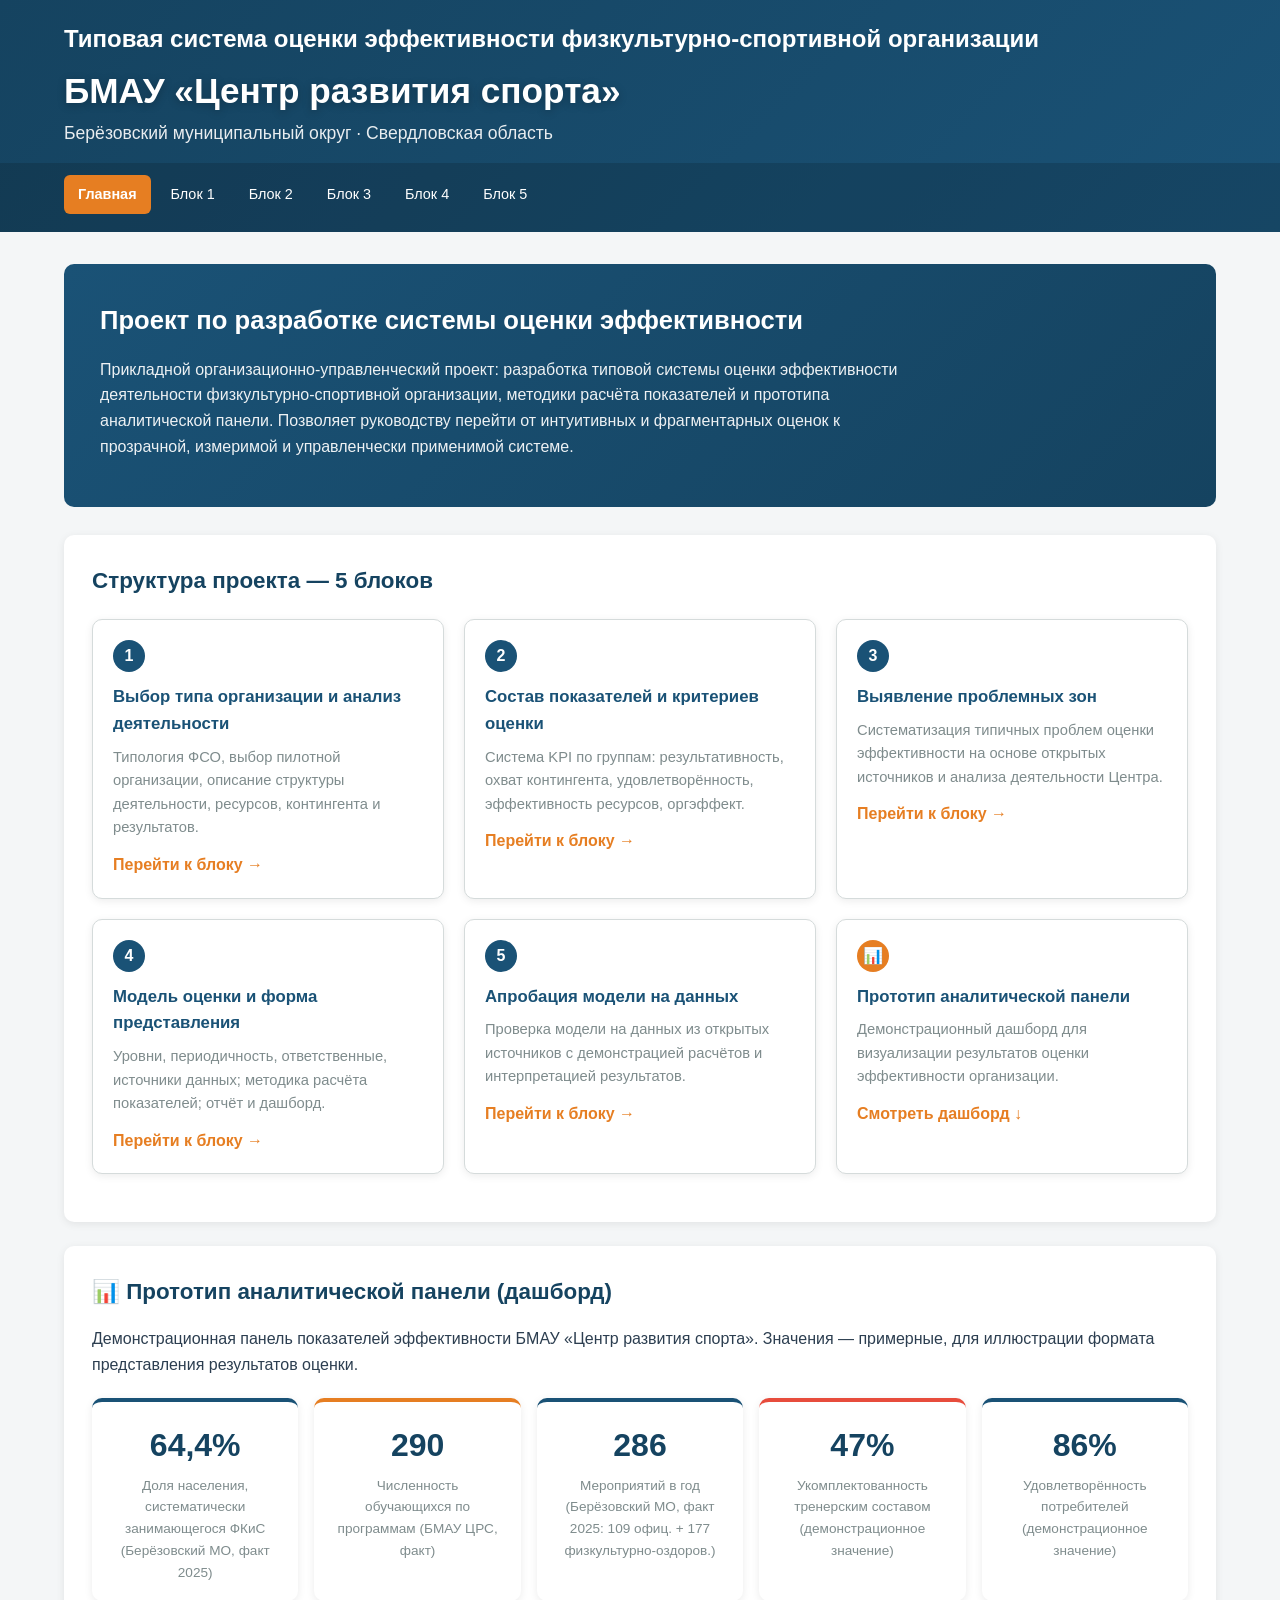
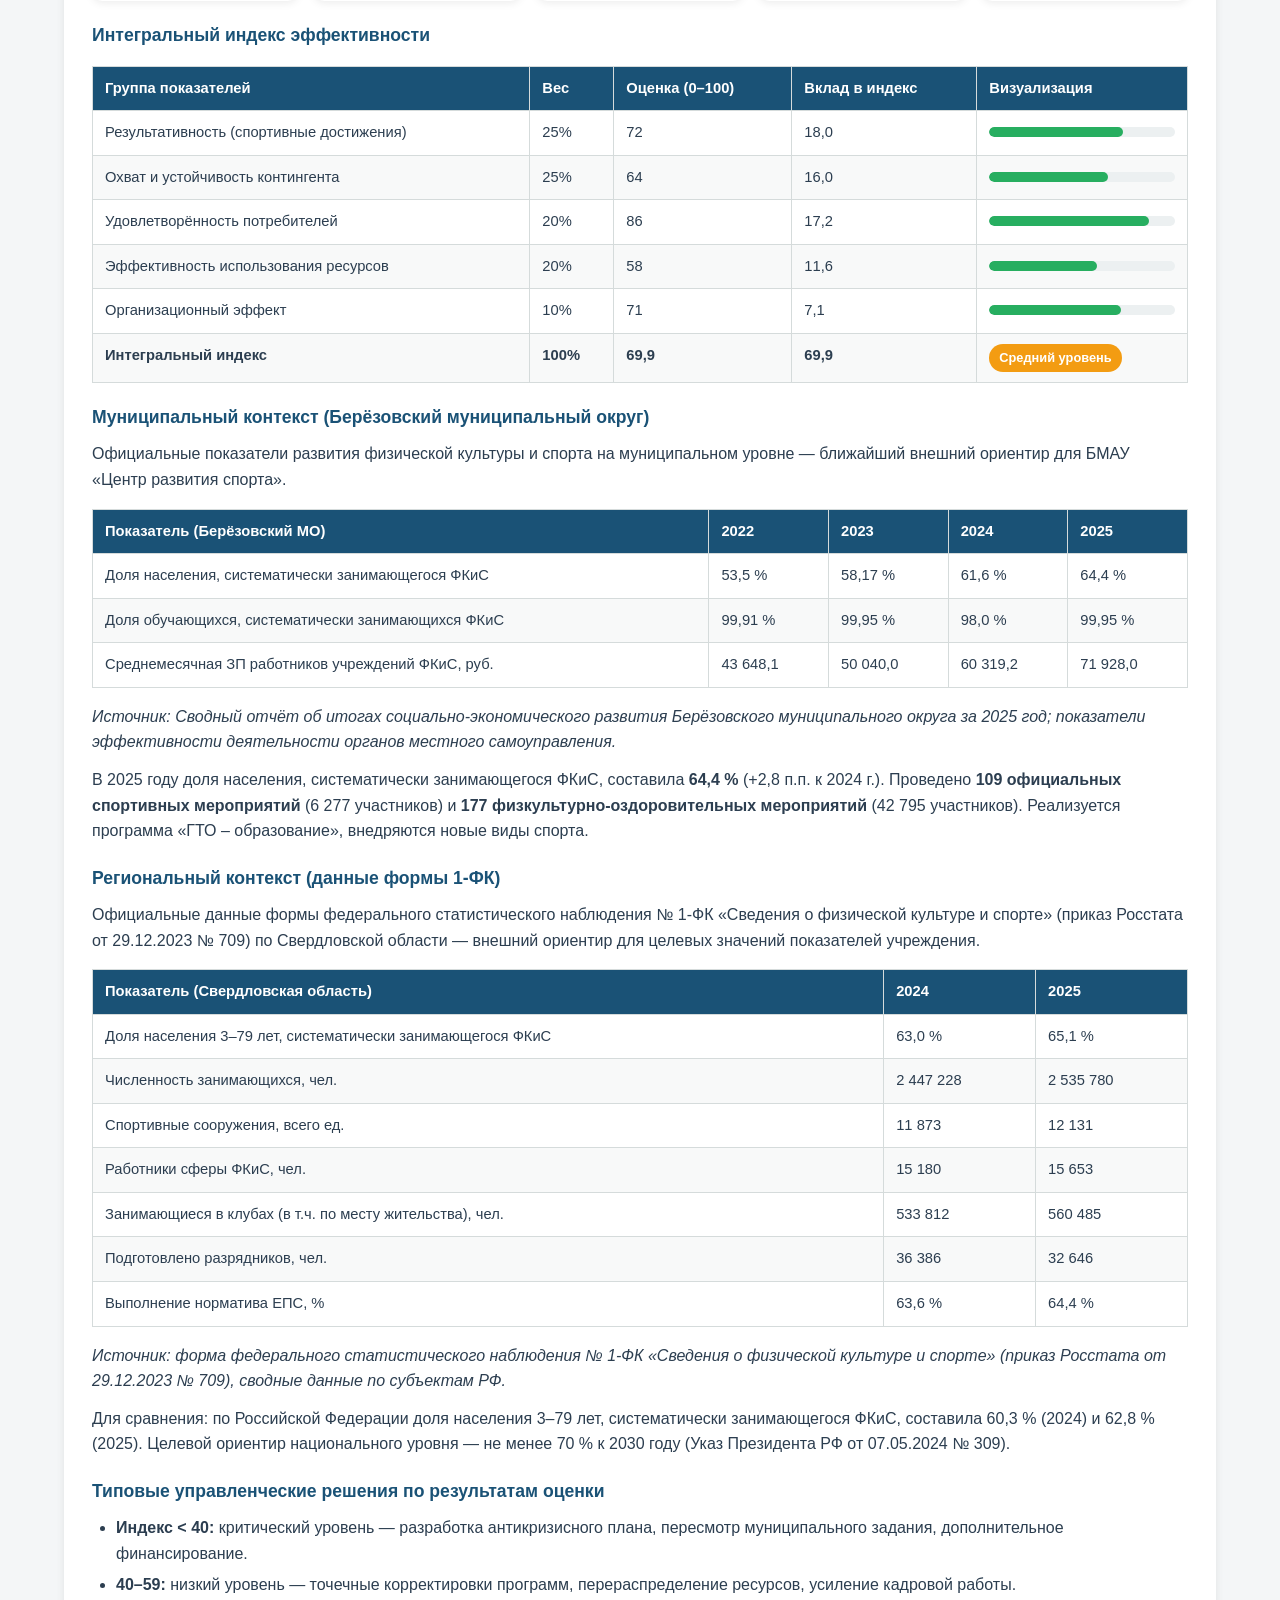
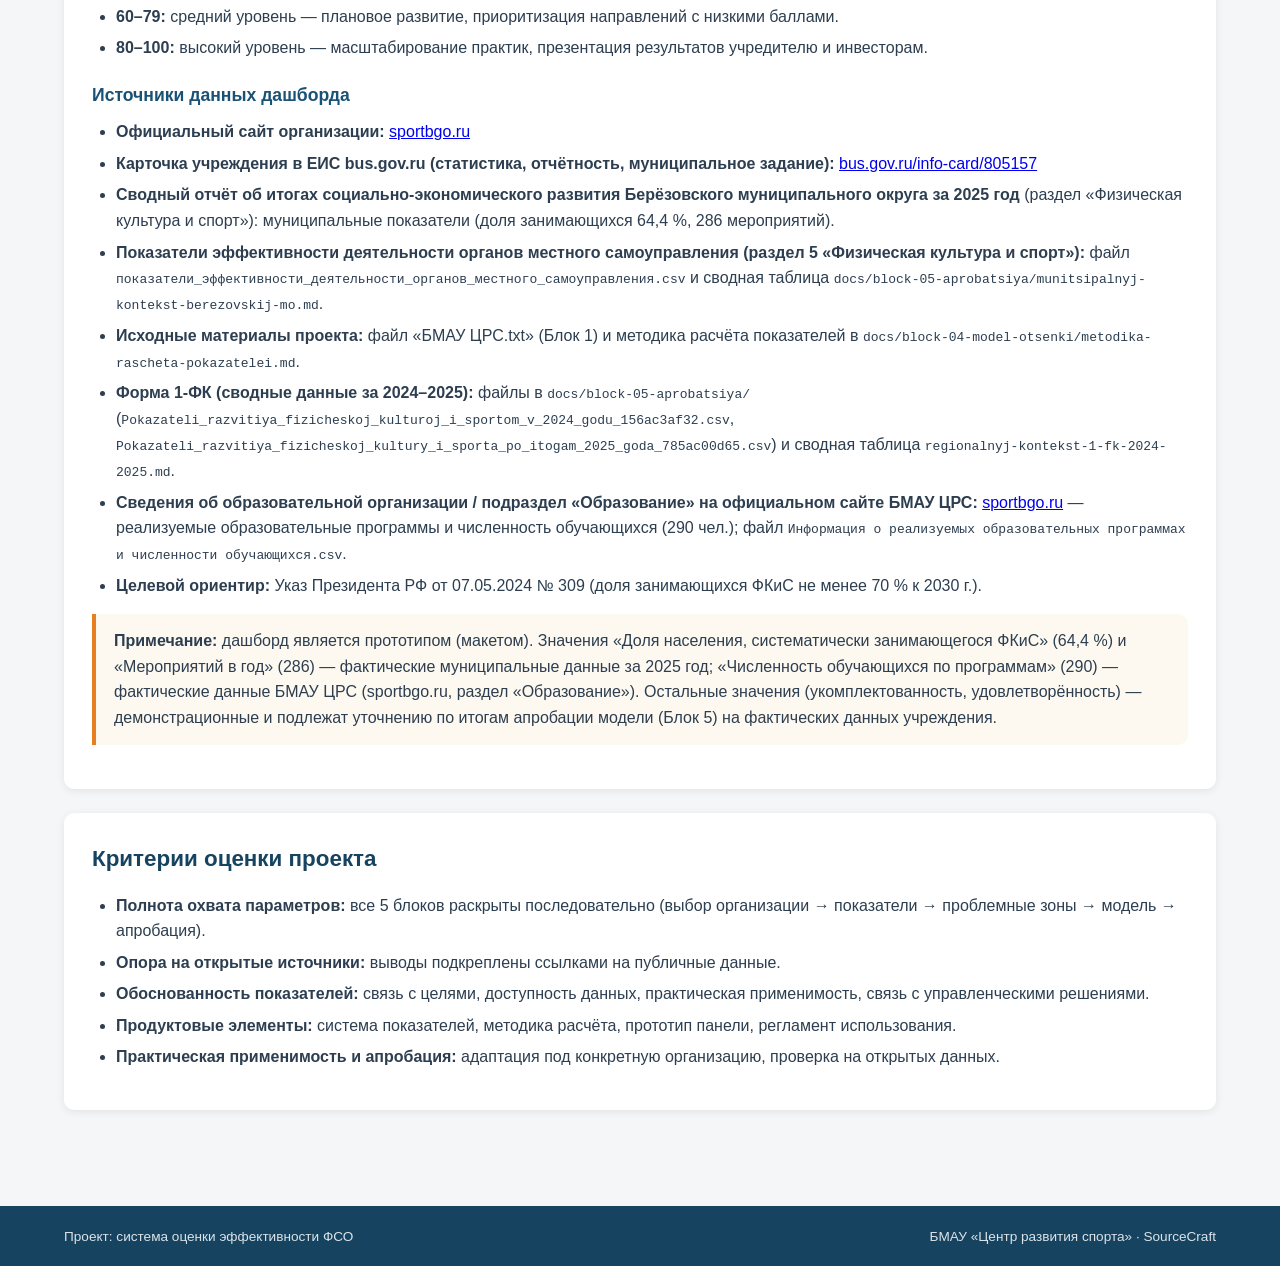
==== commit 83f12ffd: "docs: добавлены актуальные данные об образовательных программах и численности обучающихся (290) в да" ====
--- a/site/index.html
+++ b/site/index.html
@@ -84,8 +84,8 @@
           <div class="label">Доля населения, систематически занимающегося ФКиС (Берёзовский МО, факт 2025)</div>
         </div>
         <div class="kpi warn">
-          <div class="value">4 850</div>
-          <div class="label">Численность занимающихся (демонстрационное значение)</div>
+          <div class="value">290</div>
+          <div class="label">Численность обучающихся по программам (БМАУ ЦРС, факт)</div>
         </div>
         <div class="kpi">
           <div class="value">286</div>
@@ -288,11 +288,12 @@
         <li><strong>Показатели эффективности деятельности органов местного самоуправления (раздел 5 «Физическая культура и спорт»):</strong> файл <code>показатели_эффективности_деятельности_органов_местного_самоуправления.csv</code> и сводная таблица <code>docs/block-05-aprobatsiya/munitsipalnyj-kontekst-berezovskij-mo.md</code>.</li>
         <li><strong>Исходные материалы проекта:</strong> файл «БМАУ ЦРС.txt» (Блок 1) и методика расчёта показателей в <code>docs/block-04-model-otsenki/metodika-rascheta-pokazatelei.md</code>.</li>
         <li><strong>Форма 1-ФК (сводные данные за 2024–2025):</strong> файлы в <code>docs/block-05-aprobatsiya/</code> (<code>Pokazateli_razvitiya_fizicheskoj_kulturoj_i_sportom_v_2024_godu_156ac3af32.csv</code>, <code>Pokazateli_razvitiya_fizicheskoj_kultury_i_sporta_po_itogam_2025_goda_785ac00d65.csv</code>) и сводная таблица <code>regionalnyj-kontekst-1-fk-2024-2025.md</code>.</li>
+        <li><strong>Сведения об образовательной организации / подраздел «Образование» на официальном сайте БМАУ ЦРС:</strong> <a href="https://sportbgo.ru" target="_blank" rel="noopener">sportbgo.ru</a> — реализуемые образовательные программы и численность обучающихся (290 чел.); файл <code>Информация о реализуемых образовательных программах и численности обучающихся.csv</code>.</li>
         <li><strong>Целевой ориентир:</strong> Указ Президента РФ от 07.05.2024 № 309 (доля занимающихся ФКиС не менее 70 % к 2030 г.).</li>
       </ul>
 
       <div class="callout">
-        <strong>Примечание:</strong> дашборд является прототипом (макетом). Значения «Доля населения, систематически занимающегося ФКиС» (64,4 %) и «Мероприятий в год» (286) — фактические муниципальные данные за 2025 год. Остальные значения (численность занимающихся, укомплектованность, удовлетворённость) — демонстрационные и подлежат уточнению по итогам апробации модели (Блок 5) на фактических данных учреждения.
+        <strong>Примечание:</strong> дашборд является прототипом (макетом). Значения «Доля населения, систематически занимающегося ФКиС» (64,4 %) и «Мероприятий в год» (286) — фактические муниципальные данные за 2025 год; «Численность обучающихся по программам» (290) — фактические данные БМАУ ЦРС (sportbgo.ru, раздел «Образование»). Остальные значения (укомплектованность, удовлетворённость) — демонстрационные и подлежат уточнению по итогам апробации модели (Блок 5) на фактических данных учреждения.
       </div>
     </div>
 
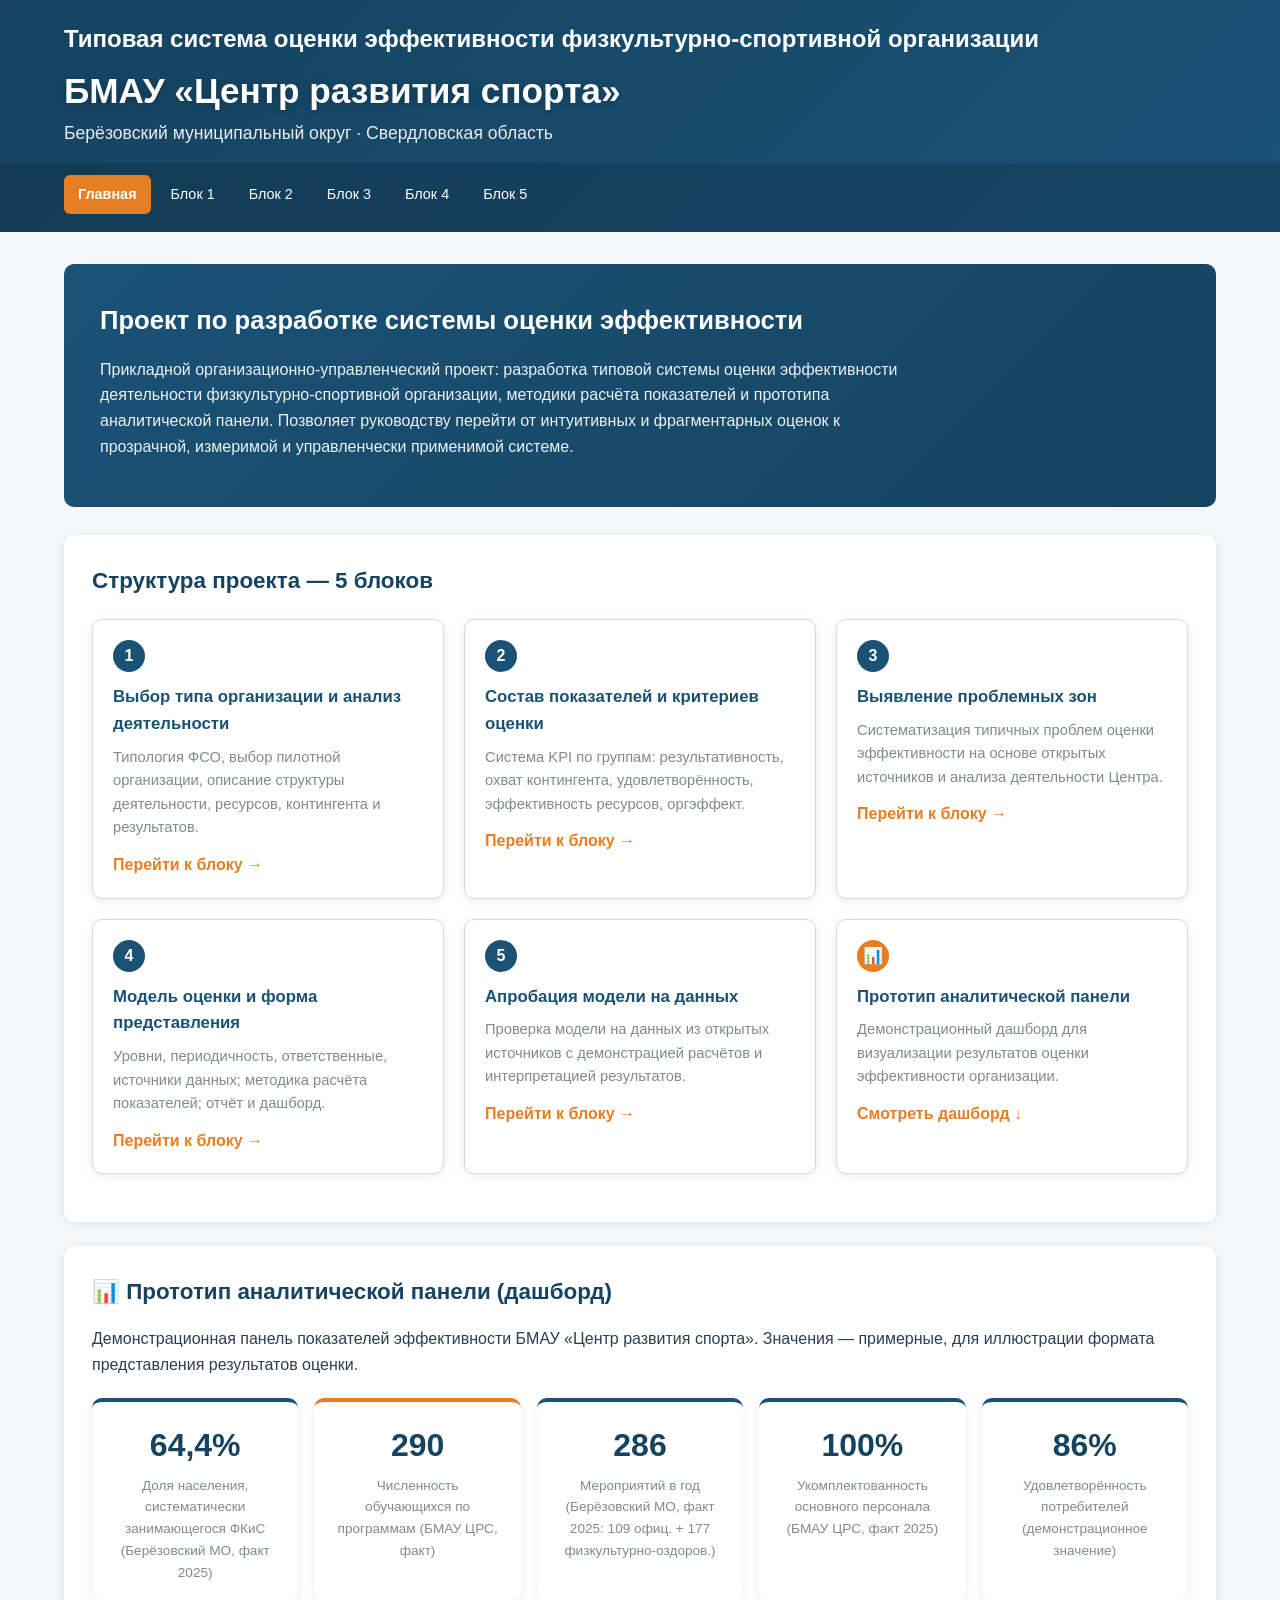
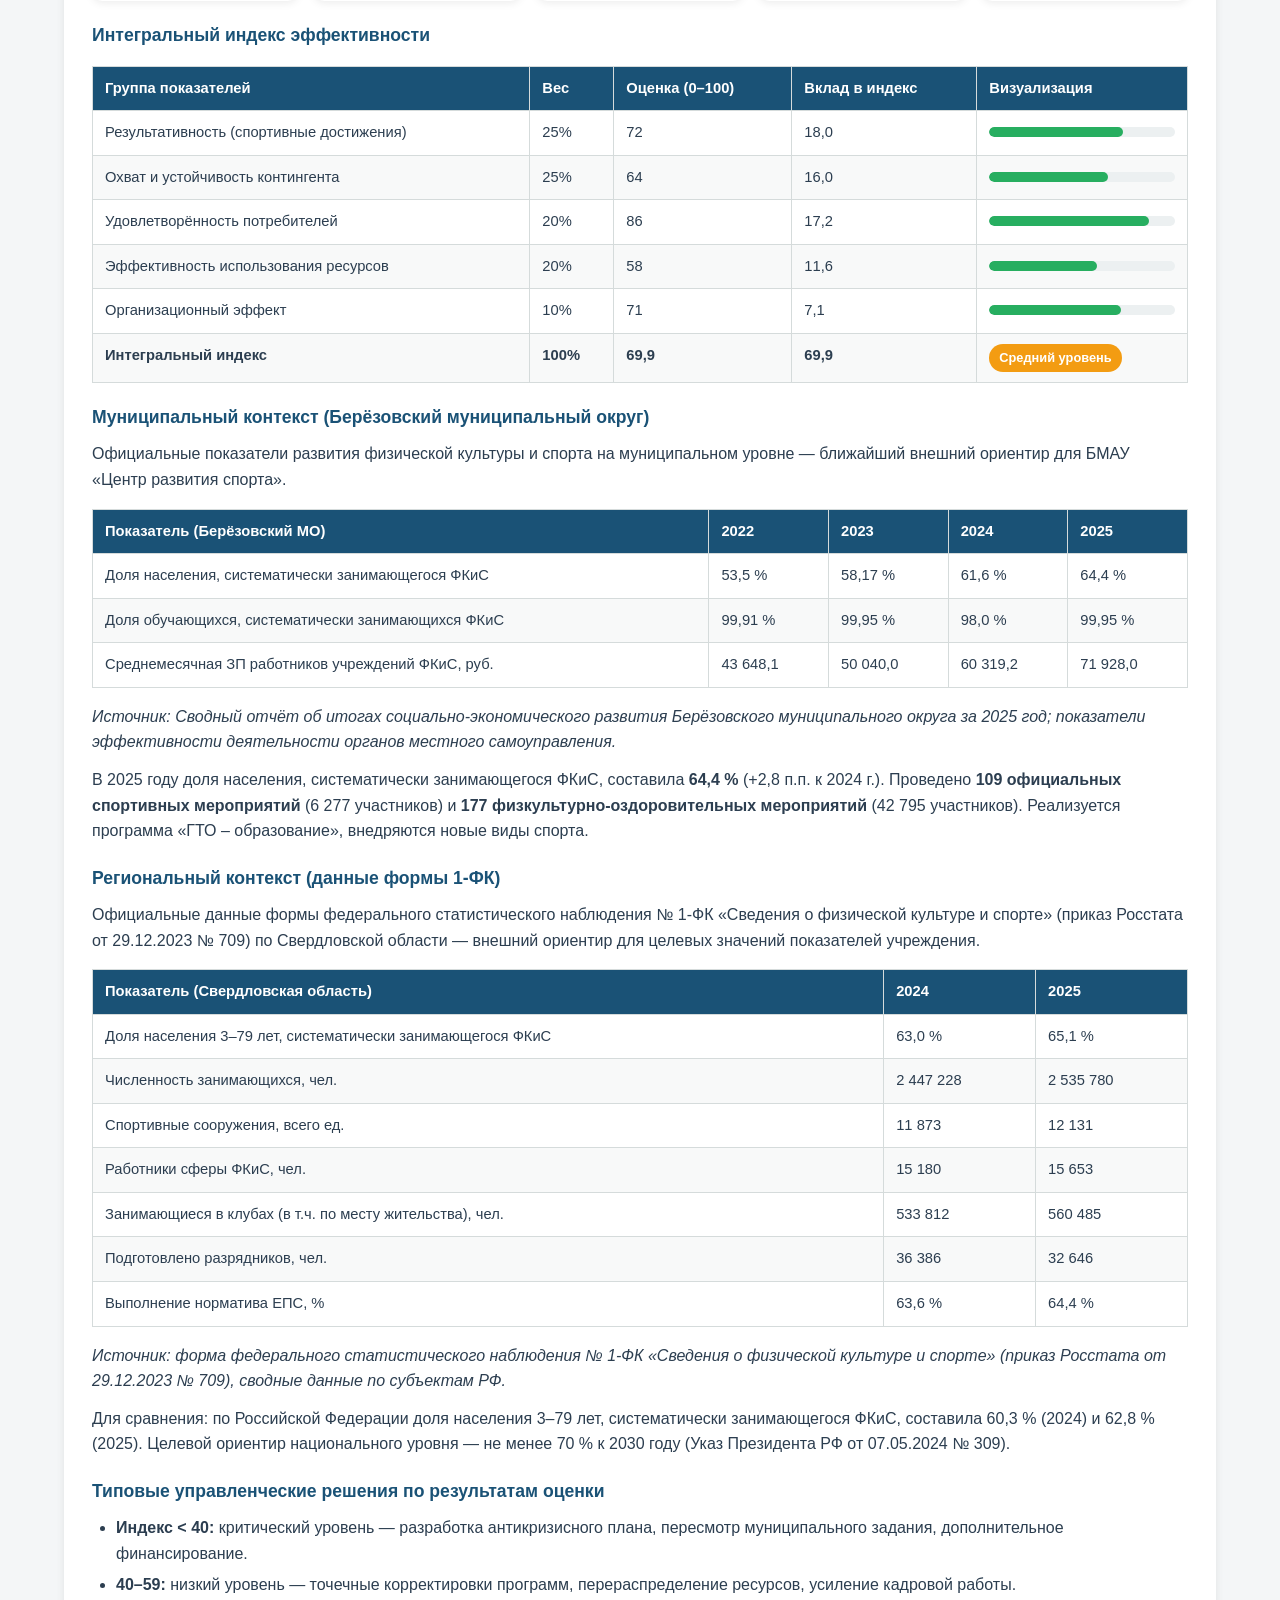
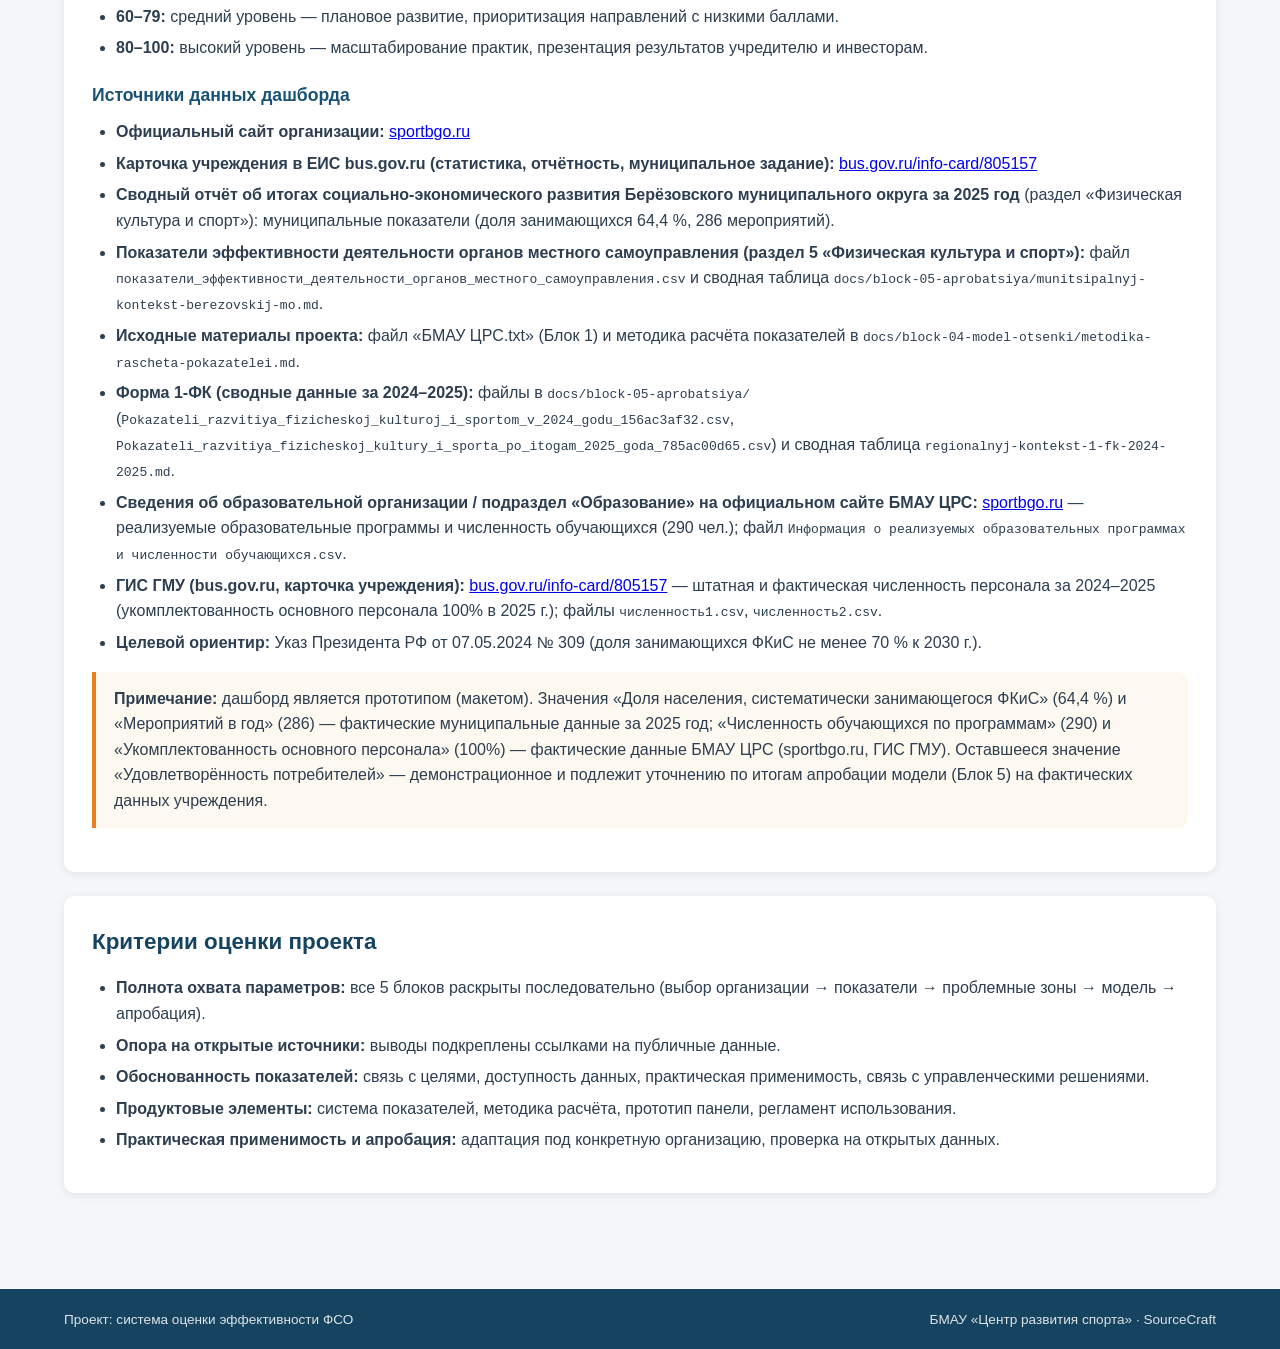
==== commit 43dca62c: "docs: добавлены данные о численности персонала из ГИС ГМУ и обновлен показатель KPI по укомплектован" ====
--- a/site/index.html
+++ b/site/index.html
@@ -91,9 +91,9 @@
           <div class="value">286</div>
           <div class="label">Мероприятий в год (Берёзовский МО, факт 2025: 109 офиц. + 177 физкультурно-оздоров.)</div>
         </div>
-        <div class="kpi danger">
-          <div class="value">47%</div>
-          <div class="label">Укомплектованность тренерским составом (демонстрационное значение)</div>
+        <div class="kpi">
+          <div class="value">100%</div>
+          <div class="label">Укомплектованность основного персонала (БМАУ ЦРС, факт 2025)</div>
         </div>
         <div class="kpi">
           <div class="value">86%</div>
@@ -289,11 +289,12 @@
         <li><strong>Исходные материалы проекта:</strong> файл «БМАУ ЦРС.txt» (Блок 1) и методика расчёта показателей в <code>docs/block-04-model-otsenki/metodika-rascheta-pokazatelei.md</code>.</li>
         <li><strong>Форма 1-ФК (сводные данные за 2024–2025):</strong> файлы в <code>docs/block-05-aprobatsiya/</code> (<code>Pokazateli_razvitiya_fizicheskoj_kulturoj_i_sportom_v_2024_godu_156ac3af32.csv</code>, <code>Pokazateli_razvitiya_fizicheskoj_kultury_i_sporta_po_itogam_2025_goda_785ac00d65.csv</code>) и сводная таблица <code>regionalnyj-kontekst-1-fk-2024-2025.md</code>.</li>
         <li><strong>Сведения об образовательной организации / подраздел «Образование» на официальном сайте БМАУ ЦРС:</strong> <a href="https://sportbgo.ru" target="_blank" rel="noopener">sportbgo.ru</a> — реализуемые образовательные программы и численность обучающихся (290 чел.); файл <code>Информация о реализуемых образовательных программах и численности обучающихся.csv</code>.</li>
+        <li><strong>ГИС ГМУ (bus.gov.ru, карточка учреждения):</strong> <a href="https://bus.gov.ru/info-card/805157" target="_blank" rel="noopener">bus.gov.ru/info-card/805157</a> — штатная и фактическая численность персонала за 2024–2025 (укомплектованность основного персонала 100% в 2025 г.); файлы <code>численность1.csv</code>, <code>численность2.csv</code>.</li>
         <li><strong>Целевой ориентир:</strong> Указ Президента РФ от 07.05.2024 № 309 (доля занимающихся ФКиС не менее 70 % к 2030 г.).</li>
       </ul>
 
       <div class="callout">
-        <strong>Примечание:</strong> дашборд является прототипом (макетом). Значения «Доля населения, систематически занимающегося ФКиС» (64,4 %) и «Мероприятий в год» (286) — фактические муниципальные данные за 2025 год; «Численность обучающихся по программам» (290) — фактические данные БМАУ ЦРС (sportbgo.ru, раздел «Образование»). Остальные значения (укомплектованность, удовлетворённость) — демонстрационные и подлежат уточнению по итогам апробации модели (Блок 5) на фактических данных учреждения.
+        <strong>Примечание:</strong> дашборд является прототипом (макетом). Значения «Доля населения, систематически занимающегося ФКиС» (64,4 %) и «Мероприятий в год» (286) — фактические муниципальные данные за 2025 год; «Численность обучающихся по программам» (290) и «Укомплектованность основного персонала» (100%) — фактические данные БМАУ ЦРС (sportbgo.ru, ГИС ГМУ). Оставшееся значение «Удовлетворённость потребителей» — демонстрационное и подлежит уточнению по итогам апробации модели (Блок 5) на фактических данных учреждения.
       </div>
     </div>
 
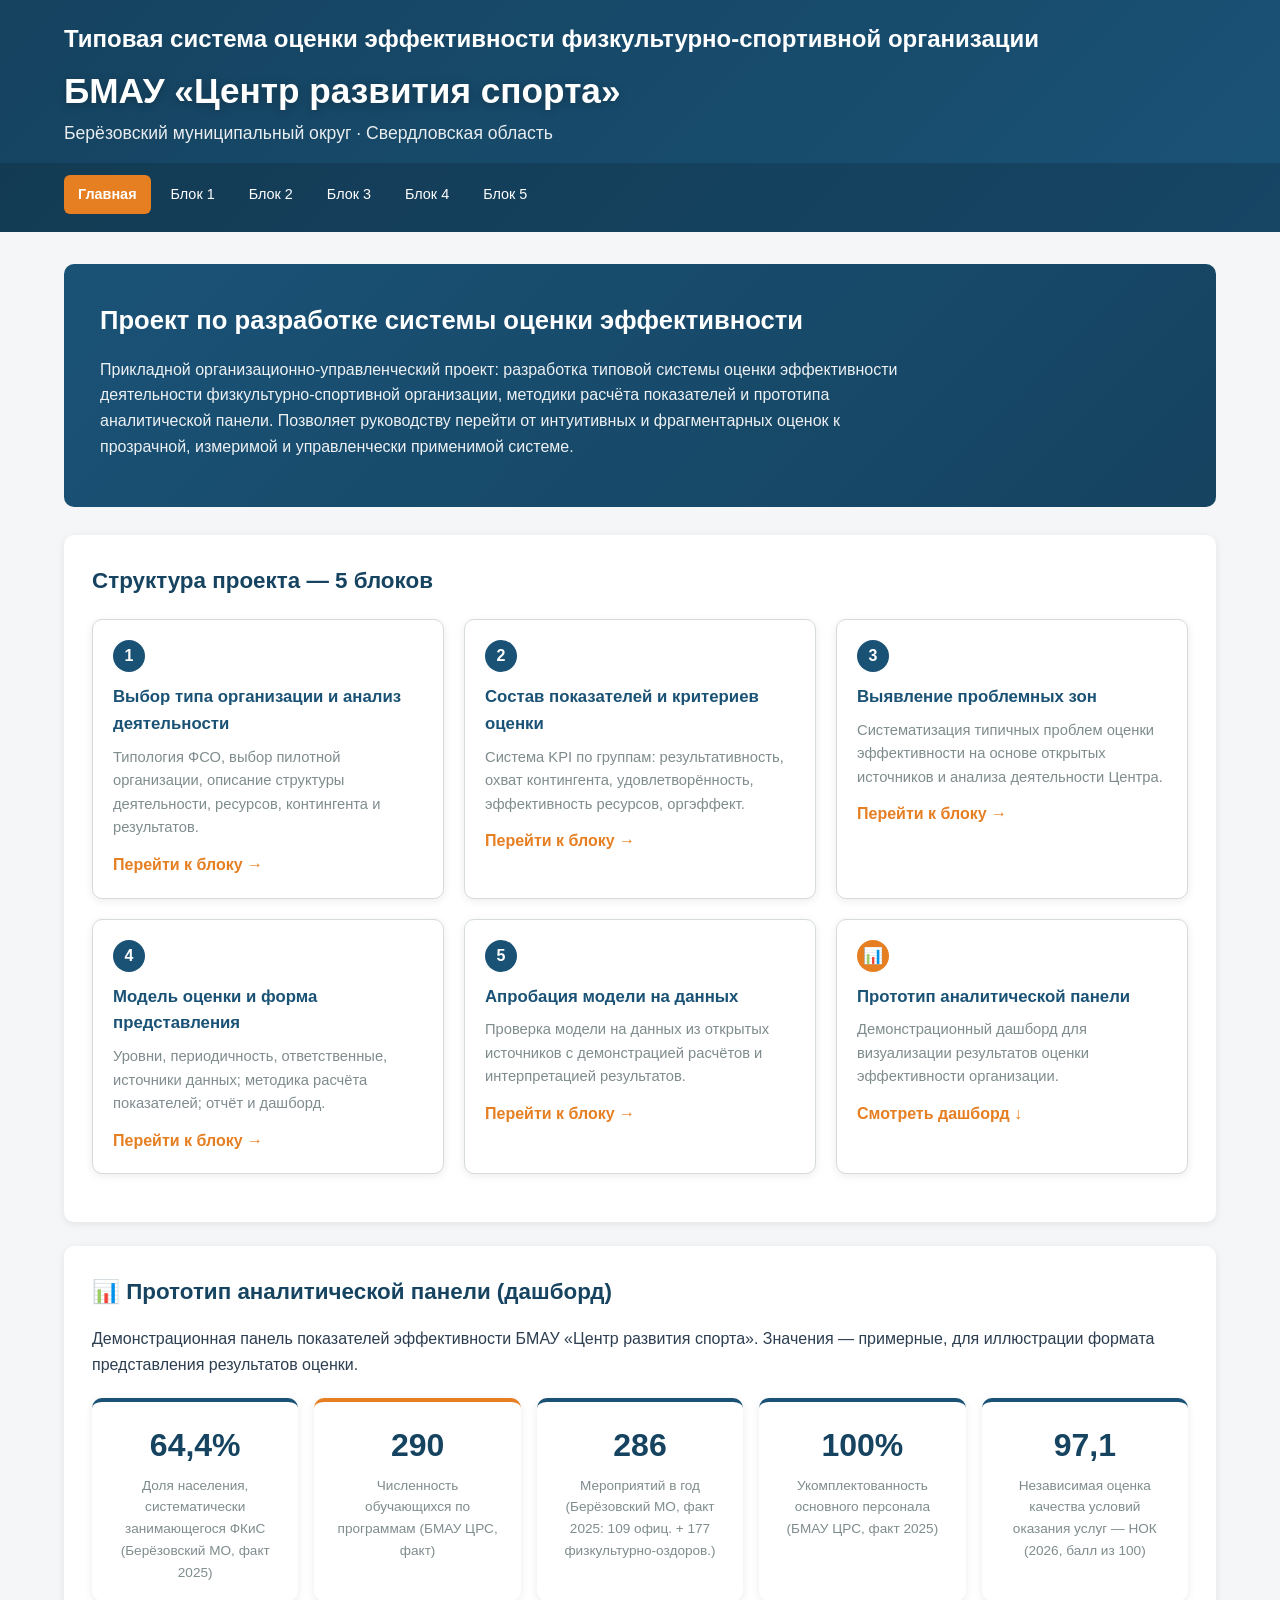
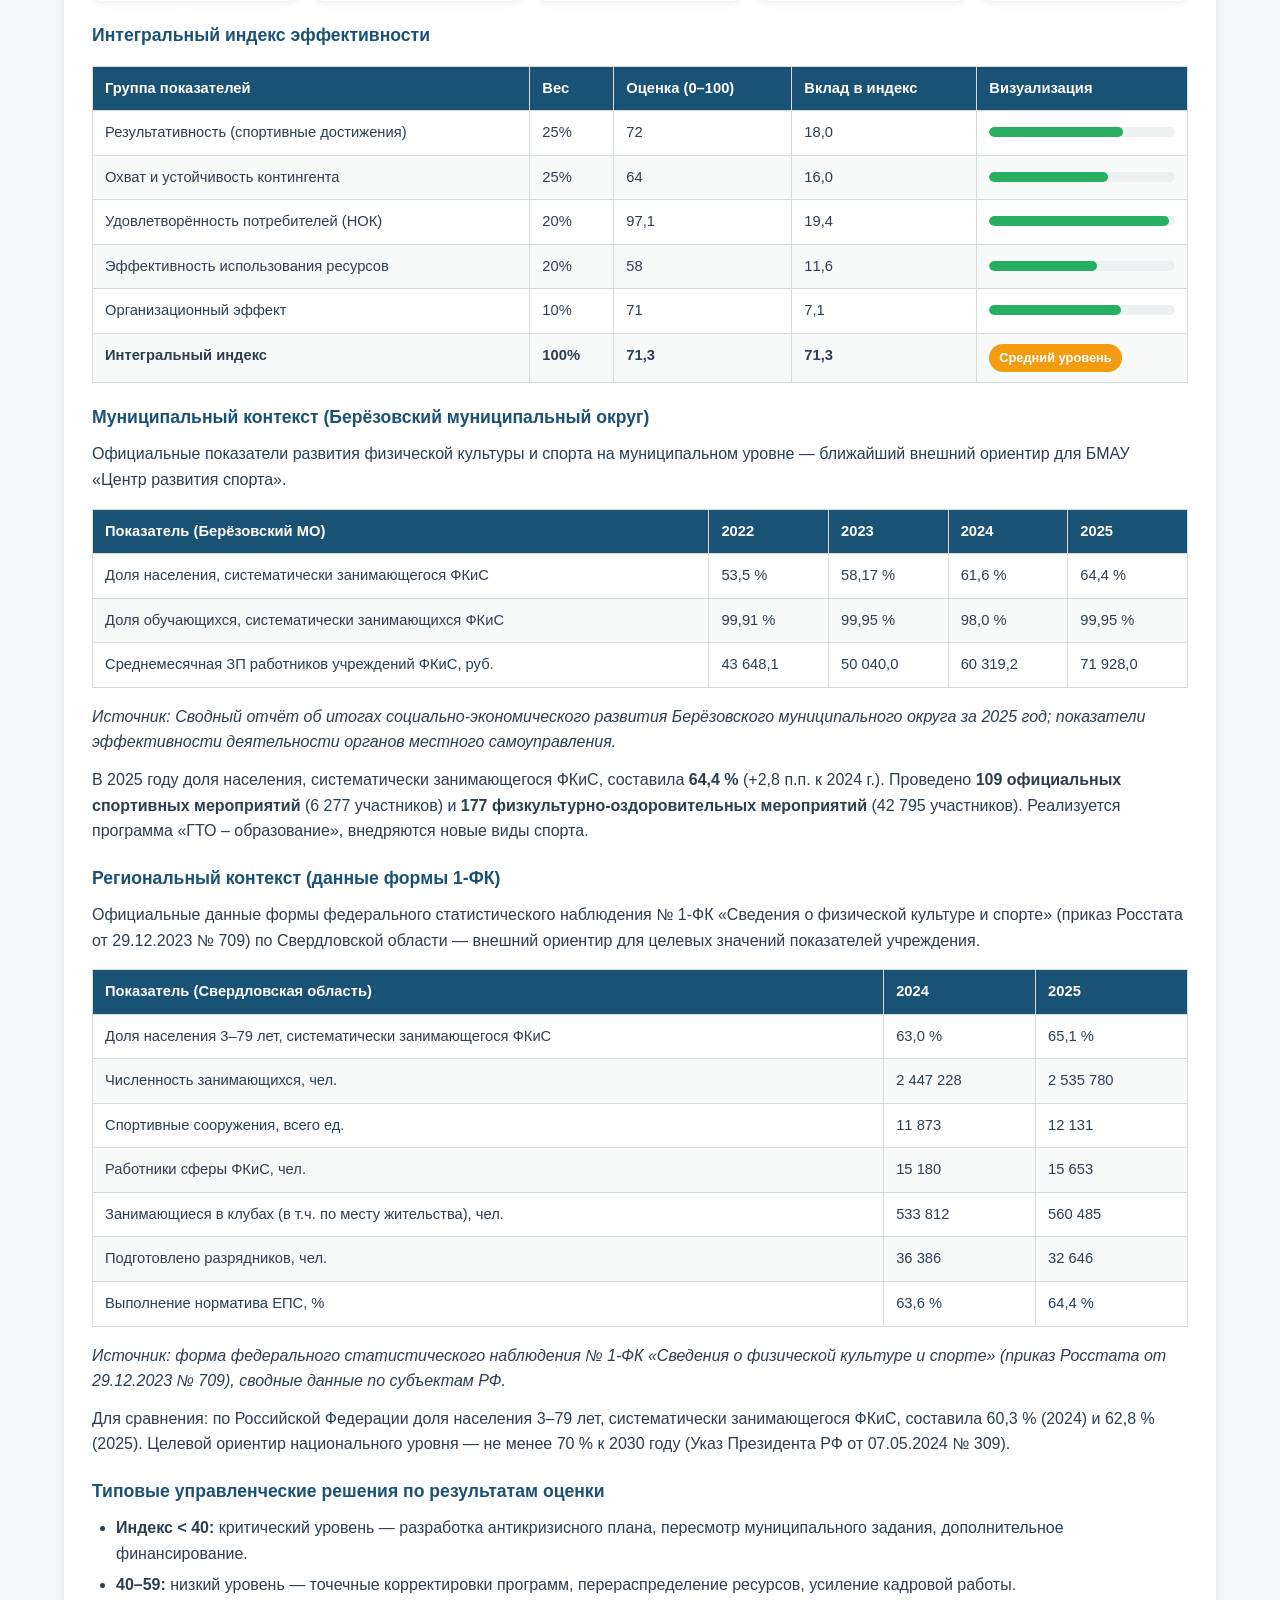
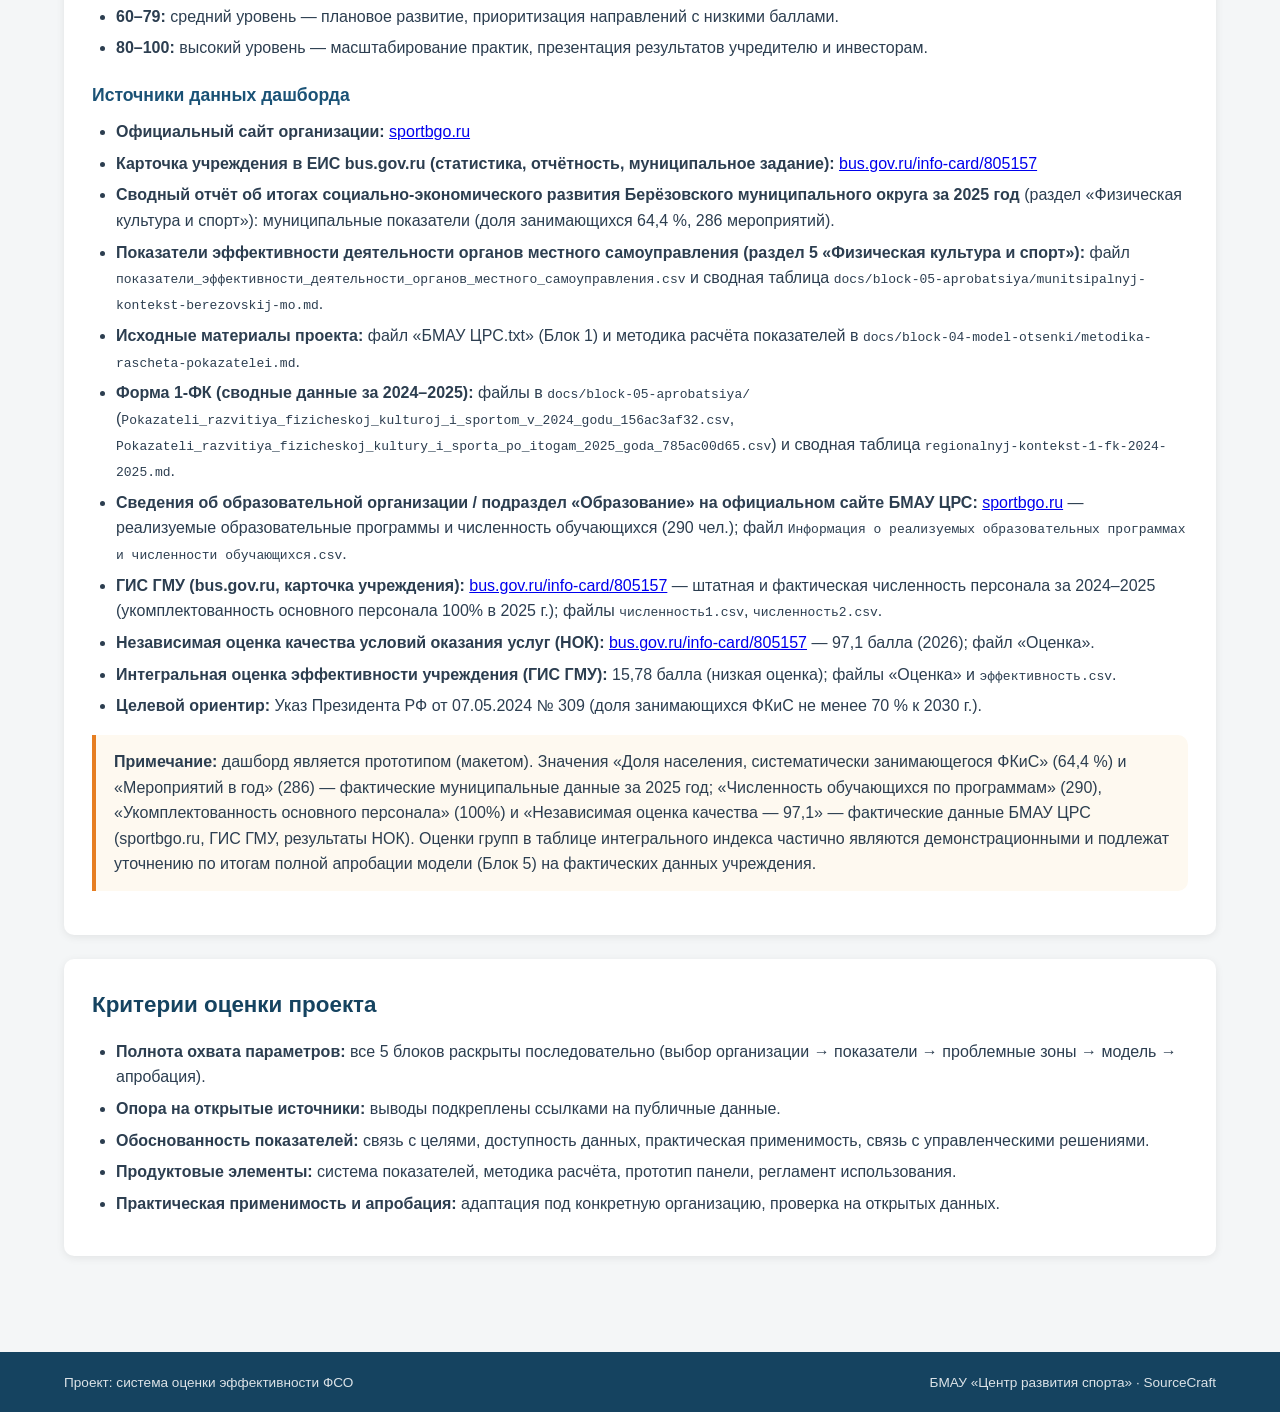
==== commit fd562fc1: "feat: добавлены данные НОК (97,1) и интегральной оценки эффективности (15,78) в Блок 5, дашборд и RE" ====
--- a/site/index.html
+++ b/site/index.html
@@ -96,8 +96,8 @@
           <div class="label">Укомплектованность основного персонала (БМАУ ЦРС, факт 2025)</div>
         </div>
         <div class="kpi">
-          <div class="value">86%</div>
-          <div class="label">Удовлетворённость потребителей (демонстрационное значение)</div>
+          <div class="value">97,1</div>
+          <div class="label">Независимая оценка качества условий оказания услуг — НОК (2026, балл из 100)</div>
         </div>
       </div>
 
@@ -133,12 +133,12 @@
               </td>
             </tr>
             <tr>
-              <td>Удовлетворённость потребителей</td>
+              <td>Удовлетворённость потребителей (НОК)</td>
               <td>20%</td>
-              <td>86</td>
-              <td>17,2</td>
-              <td>
-                <div class="progress"><div class="bar" data-value="86"></div></div>
+              <td>97,1</td>
+              <td>19,4</td>
+              <td>
+                <div class="progress"><div class="bar" data-value="97"></div></div>
               </td>
             </tr>
             <tr>
@@ -162,8 +162,8 @@
             <tr>
               <td><strong>Интегральный индекс</strong></td>
               <td><strong>100%</strong></td>
-              <td><strong>69,9</strong></td>
-              <td><strong>69,9</strong></td>
+              <td><strong>71,3</strong></td>
+              <td><strong>71,3</strong></td>
               <td>
                 <span class="status-badge status-warn">Средний уровень</span>
               </td>
@@ -290,11 +290,13 @@
         <li><strong>Форма 1-ФК (сводные данные за 2024–2025):</strong> файлы в <code>docs/block-05-aprobatsiya/</code> (<code>Pokazateli_razvitiya_fizicheskoj_kulturoj_i_sportom_v_2024_godu_156ac3af32.csv</code>, <code>Pokazateli_razvitiya_fizicheskoj_kultury_i_sporta_po_itogam_2025_goda_785ac00d65.csv</code>) и сводная таблица <code>regionalnyj-kontekst-1-fk-2024-2025.md</code>.</li>
         <li><strong>Сведения об образовательной организации / подраздел «Образование» на официальном сайте БМАУ ЦРС:</strong> <a href="https://sportbgo.ru" target="_blank" rel="noopener">sportbgo.ru</a> — реализуемые образовательные программы и численность обучающихся (290 чел.); файл <code>Информация о реализуемых образовательных программах и численности обучающихся.csv</code>.</li>
         <li><strong>ГИС ГМУ (bus.gov.ru, карточка учреждения):</strong> <a href="https://bus.gov.ru/info-card/805157" target="_blank" rel="noopener">bus.gov.ru/info-card/805157</a> — штатная и фактическая численность персонала за 2024–2025 (укомплектованность основного персонала 100% в 2025 г.); файлы <code>численность1.csv</code>, <code>численность2.csv</code>.</li>
+        <li><strong>Независимая оценка качества условий оказания услуг (НОК):</strong> <a href="https://bus.gov.ru/info-card/805157" target="_blank" rel="noopener">bus.gov.ru/info-card/805157</a> — 97,1 балла (2026); файл «Оценка».</li>
+        <li><strong>Интегральная оценка эффективности учреждения (ГИС ГМУ):</strong> 15,78 балла (низкая оценка); файлы «Оценка» и <code>эффективность.csv</code>.</li>
         <li><strong>Целевой ориентир:</strong> Указ Президента РФ от 07.05.2024 № 309 (доля занимающихся ФКиС не менее 70 % к 2030 г.).</li>
       </ul>
 
       <div class="callout">
-        <strong>Примечание:</strong> дашборд является прототипом (макетом). Значения «Доля населения, систематически занимающегося ФКиС» (64,4 %) и «Мероприятий в год» (286) — фактические муниципальные данные за 2025 год; «Численность обучающихся по программам» (290) и «Укомплектованность основного персонала» (100%) — фактические данные БМАУ ЦРС (sportbgo.ru, ГИС ГМУ). Оставшееся значение «Удовлетворённость потребителей» — демонстрационное и подлежит уточнению по итогам апробации модели (Блок 5) на фактических данных учреждения.
+        <strong>Примечание:</strong> дашборд является прототипом (макетом). Значения «Доля населения, систематически занимающегося ФКиС» (64,4 %) и «Мероприятий в год» (286) — фактические муниципальные данные за 2025 год; «Численность обучающихся по программам» (290), «Укомплектованность основного персонала» (100%) и «Независимая оценка качества — 97,1» — фактические данные БМАУ ЦРС (sportbgo.ru, ГИС ГМУ, результаты НОК). Оценки групп в таблице интегрального индекса частично являются демонстрационными и подлежат уточнению по итогам полной апробации модели (Блок 5) на фактических данных учреждения.
       </div>
     </div>
 
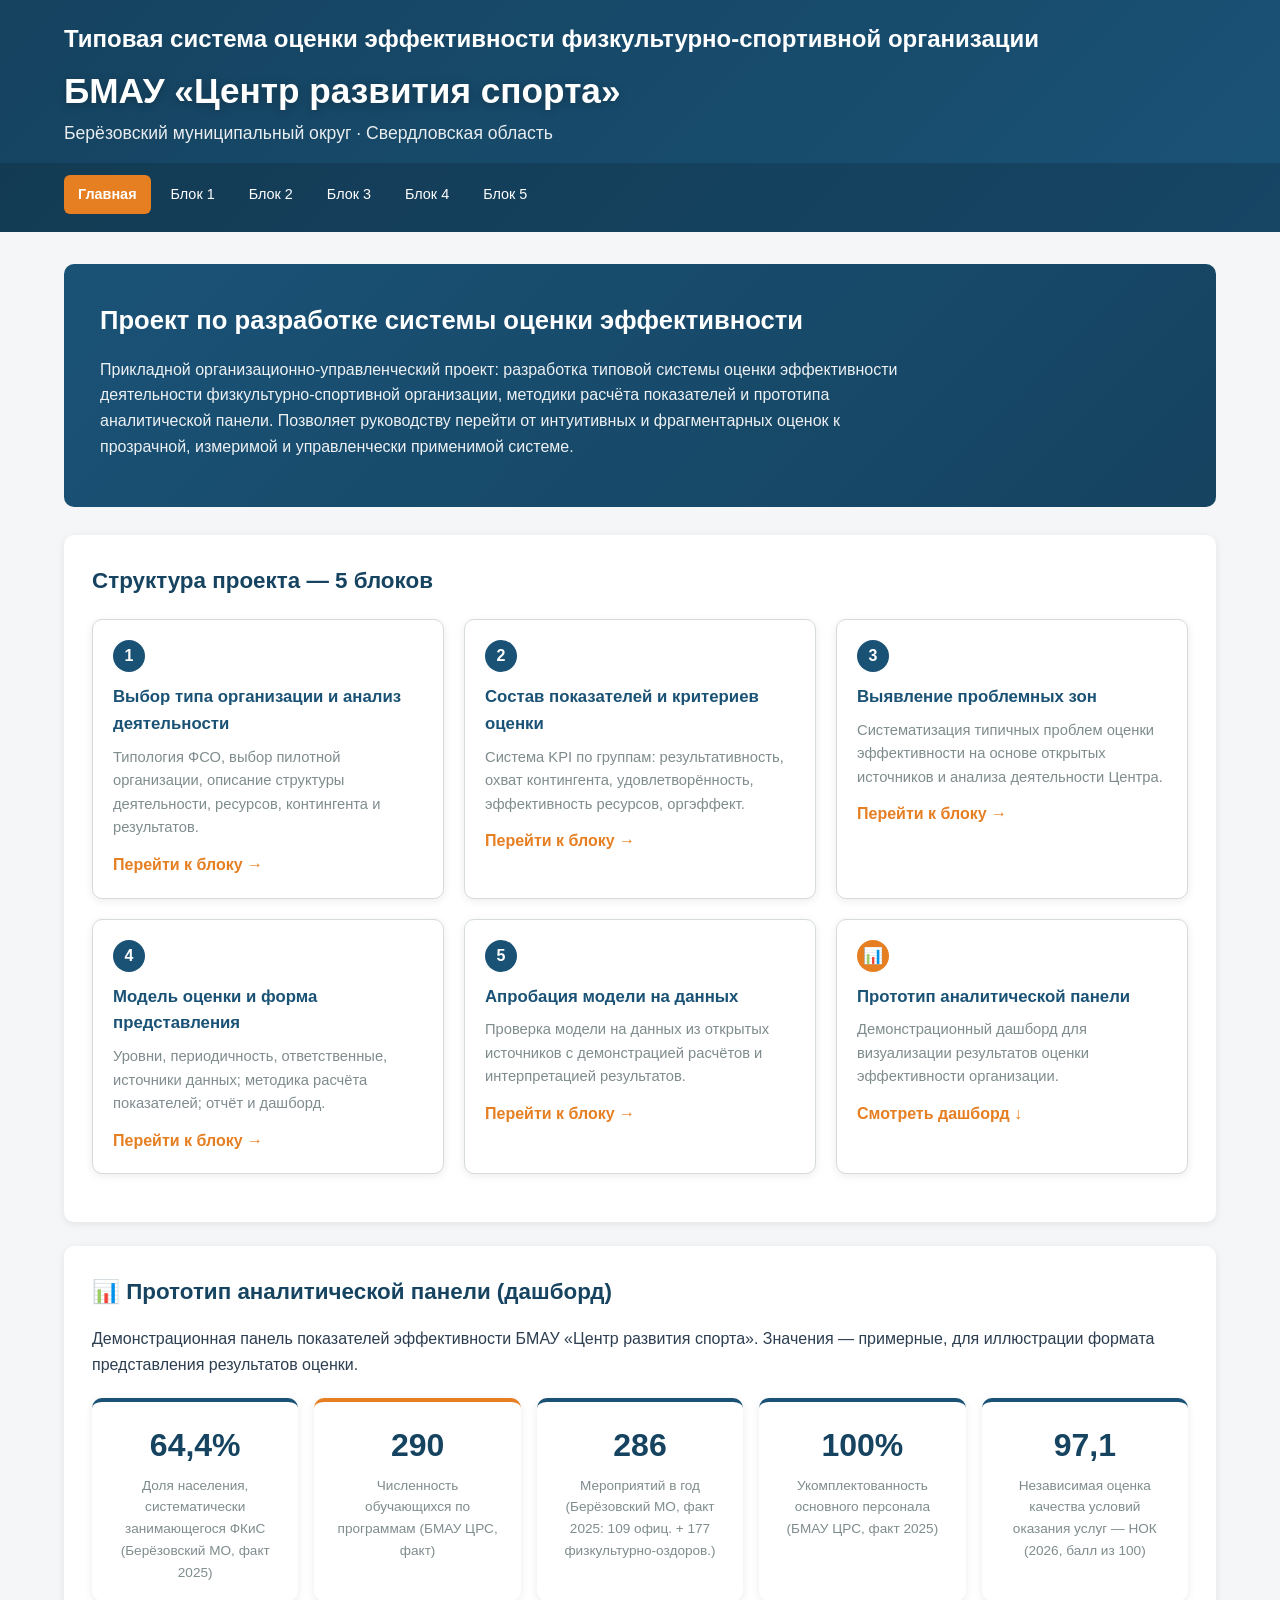
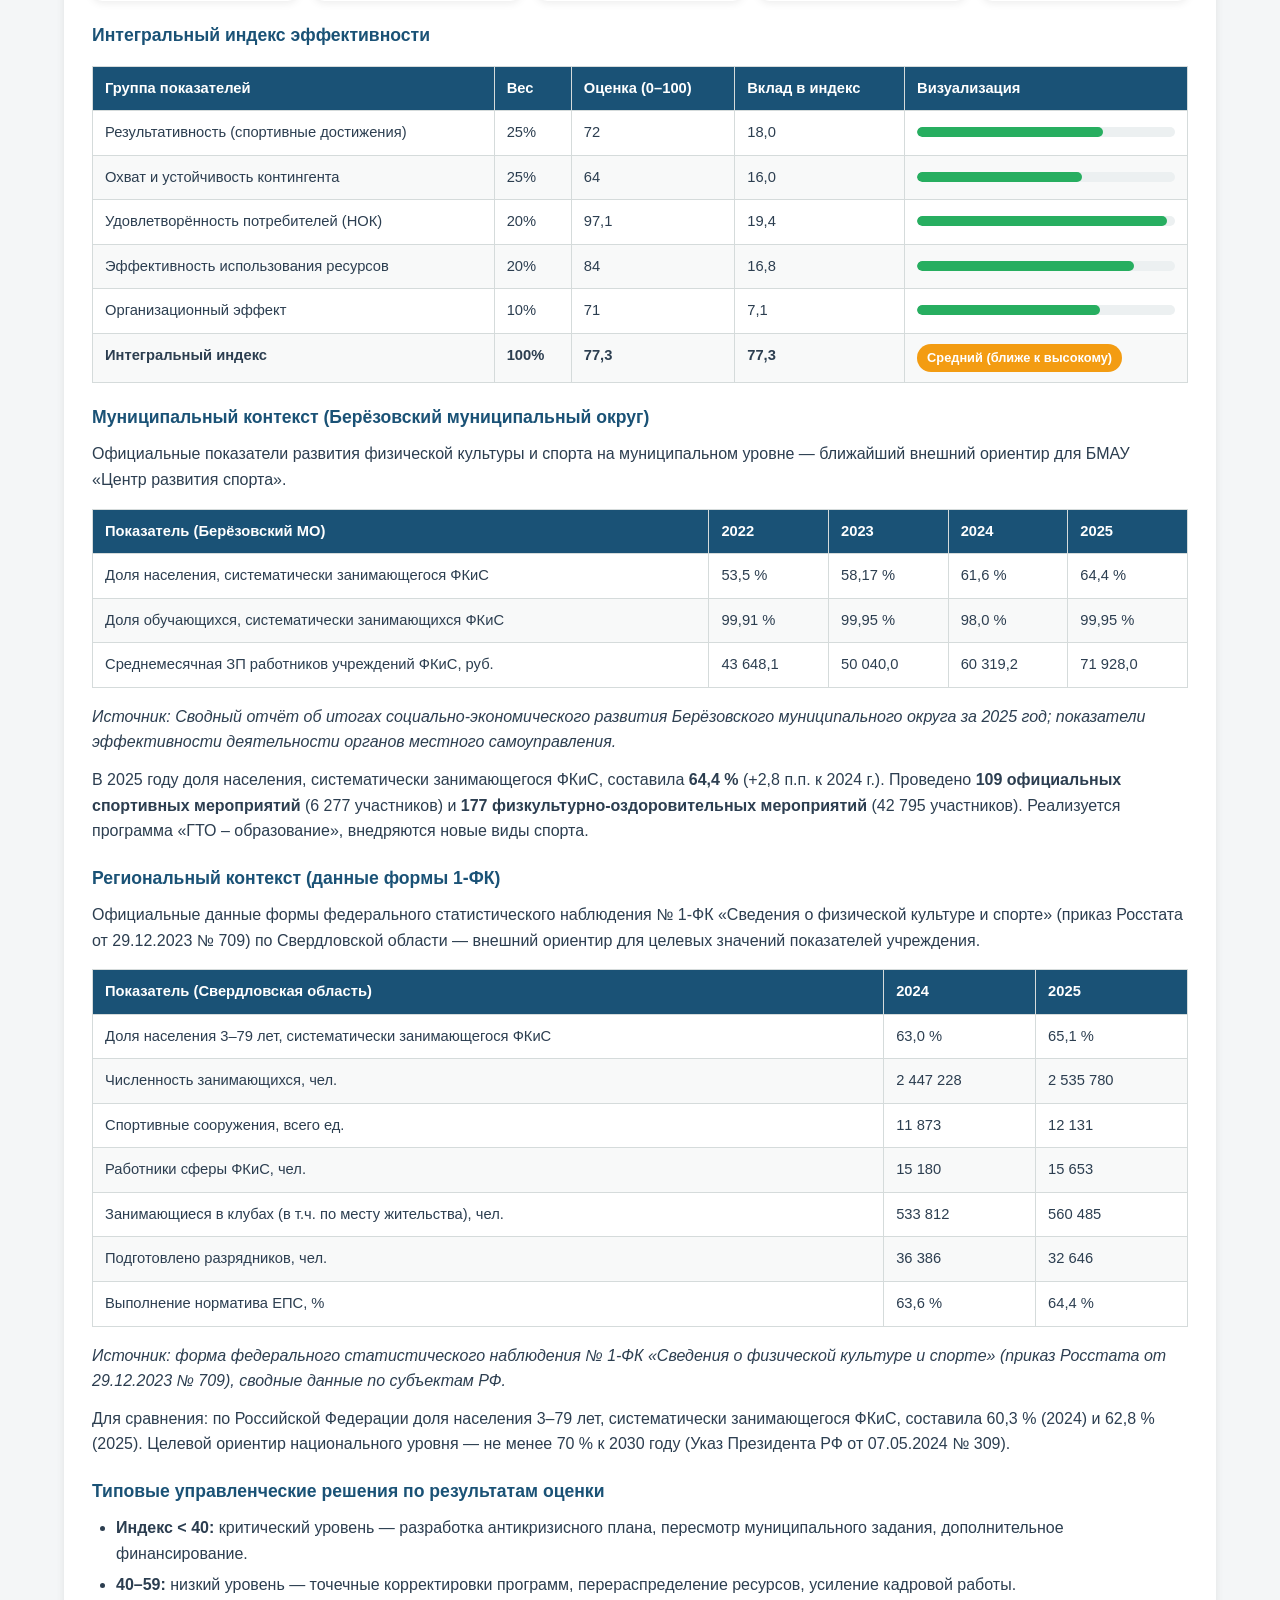
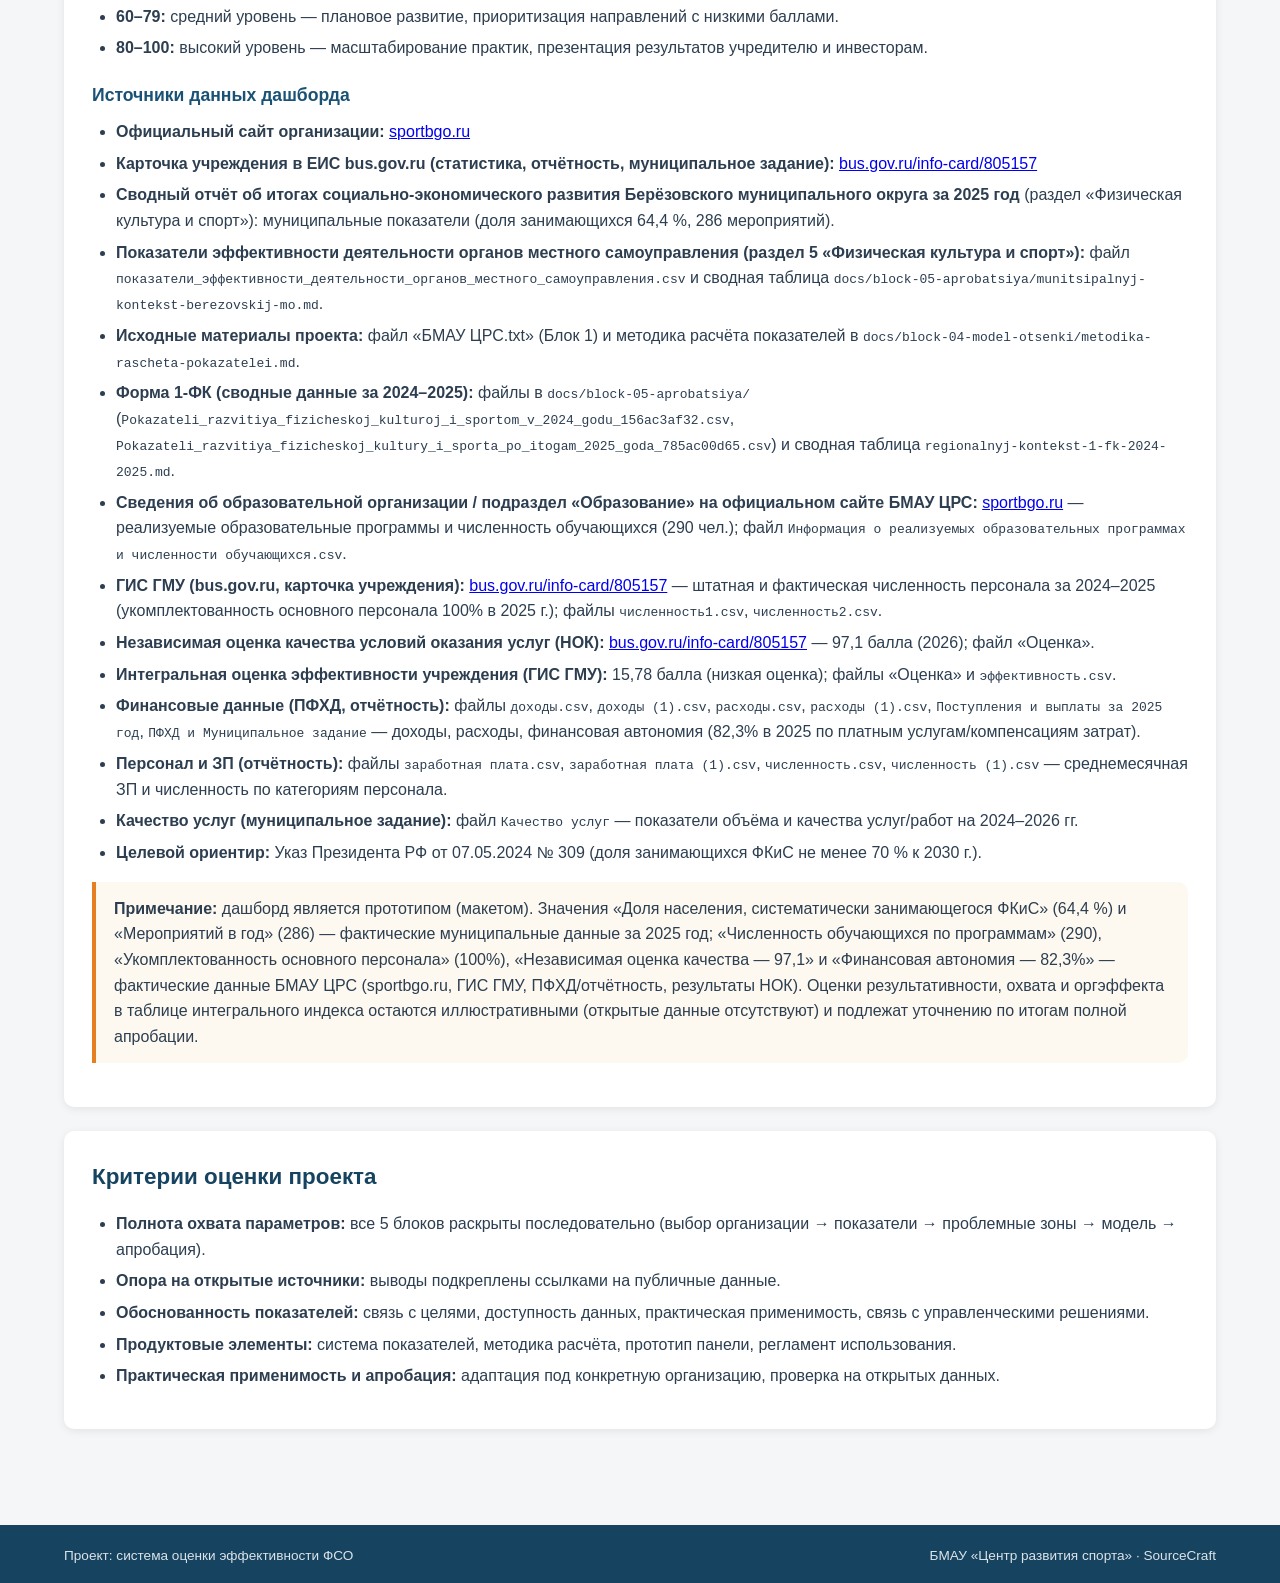
==== commit 3ca9222e: "feat: учтены фактические финансовые данные (автономия 82,3%) в Блоке 5, дашборде, методике и README " ====
--- a/site/index.html
+++ b/site/index.html
@@ -144,10 +144,10 @@
             <tr>
               <td>Эффективность использования ресурсов</td>
               <td>20%</td>
-              <td>58</td>
-              <td>11,6</td>
-              <td>
-                <div class="progress"><div class="bar" data-value="58"></div></div>
+              <td>84</td>
+              <td>16,8</td>
+              <td>
+                <div class="progress"><div class="bar" data-value="84"></div></div>
               </td>
             </tr>
             <tr>
@@ -162,10 +162,10 @@
             <tr>
               <td><strong>Интегральный индекс</strong></td>
               <td><strong>100%</strong></td>
-              <td><strong>71,3</strong></td>
-              <td><strong>71,3</strong></td>
-              <td>
-                <span class="status-badge status-warn">Средний уровень</span>
+              <td><strong>77,3</strong></td>
+              <td><strong>77,3</strong></td>
+              <td>
+                <span class="status-badge status-warn">Средний (ближе к высокому)</span>
               </td>
             </tr>
           </tbody>
@@ -292,11 +292,14 @@
         <li><strong>ГИС ГМУ (bus.gov.ru, карточка учреждения):</strong> <a href="https://bus.gov.ru/info-card/805157" target="_blank" rel="noopener">bus.gov.ru/info-card/805157</a> — штатная и фактическая численность персонала за 2024–2025 (укомплектованность основного персонала 100% в 2025 г.); файлы <code>численность1.csv</code>, <code>численность2.csv</code>.</li>
         <li><strong>Независимая оценка качества условий оказания услуг (НОК):</strong> <a href="https://bus.gov.ru/info-card/805157" target="_blank" rel="noopener">bus.gov.ru/info-card/805157</a> — 97,1 балла (2026); файл «Оценка».</li>
         <li><strong>Интегральная оценка эффективности учреждения (ГИС ГМУ):</strong> 15,78 балла (низкая оценка); файлы «Оценка» и <code>эффективность.csv</code>.</li>
+        <li><strong>Финансовые данные (ПФХД, отчётность):</strong> файлы <code>доходы.csv</code>, <code>доходы (1).csv</code>, <code>расходы.csv</code>, <code>расходы (1).csv</code>, <code>Поступления и выплаты за 2025 год</code>, <code>ПФХД и Муниципальное задание</code> — доходы, расходы, финансовая автономия (82,3% в 2025 по платным услугам/компенсациям затрат).</li>
+        <li><strong>Персонал и ЗП (отчётность):</strong> файлы <code>заработная плата.csv</code>, <code>заработная плата (1).csv</code>, <code>численность.csv</code>, <code>численность (1).csv</code> — среднемесячная ЗП и численность по категориям персонала.</li>
+        <li><strong>Качество услуг (муниципальное задание):</strong> файл <code>Качество услуг</code> — показатели объёма и качества услуг/работ на 2024–2026 гг.</li>
         <li><strong>Целевой ориентир:</strong> Указ Президента РФ от 07.05.2024 № 309 (доля занимающихся ФКиС не менее 70 % к 2030 г.).</li>
       </ul>
 
       <div class="callout">
-        <strong>Примечание:</strong> дашборд является прототипом (макетом). Значения «Доля населения, систематически занимающегося ФКиС» (64,4 %) и «Мероприятий в год» (286) — фактические муниципальные данные за 2025 год; «Численность обучающихся по программам» (290), «Укомплектованность основного персонала» (100%) и «Независимая оценка качества — 97,1» — фактические данные БМАУ ЦРС (sportbgo.ru, ГИС ГМУ, результаты НОК). Оценки групп в таблице интегрального индекса частично являются демонстрационными и подлежат уточнению по итогам полной апробации модели (Блок 5) на фактических данных учреждения.
+        <strong>Примечание:</strong> дашборд является прототипом (макетом). Значения «Доля населения, систематически занимающегося ФКиС» (64,4 %) и «Мероприятий в год» (286) — фактические муниципальные данные за 2025 год; «Численность обучающихся по программам» (290), «Укомплектованность основного персонала» (100%), «Независимая оценка качества — 97,1» и «Финансовая автономия — 82,3%» — фактические данные БМАУ ЦРС (sportbgo.ru, ГИС ГМУ, ПФХД/отчётность, результаты НОК). Оценки результативности, охвата и оргэффекта в таблице интегрального индекса остаются иллюстративными (открытые данные отсутствуют) и подлежат уточнению по итогам полной апробации.
       </div>
     </div>
 
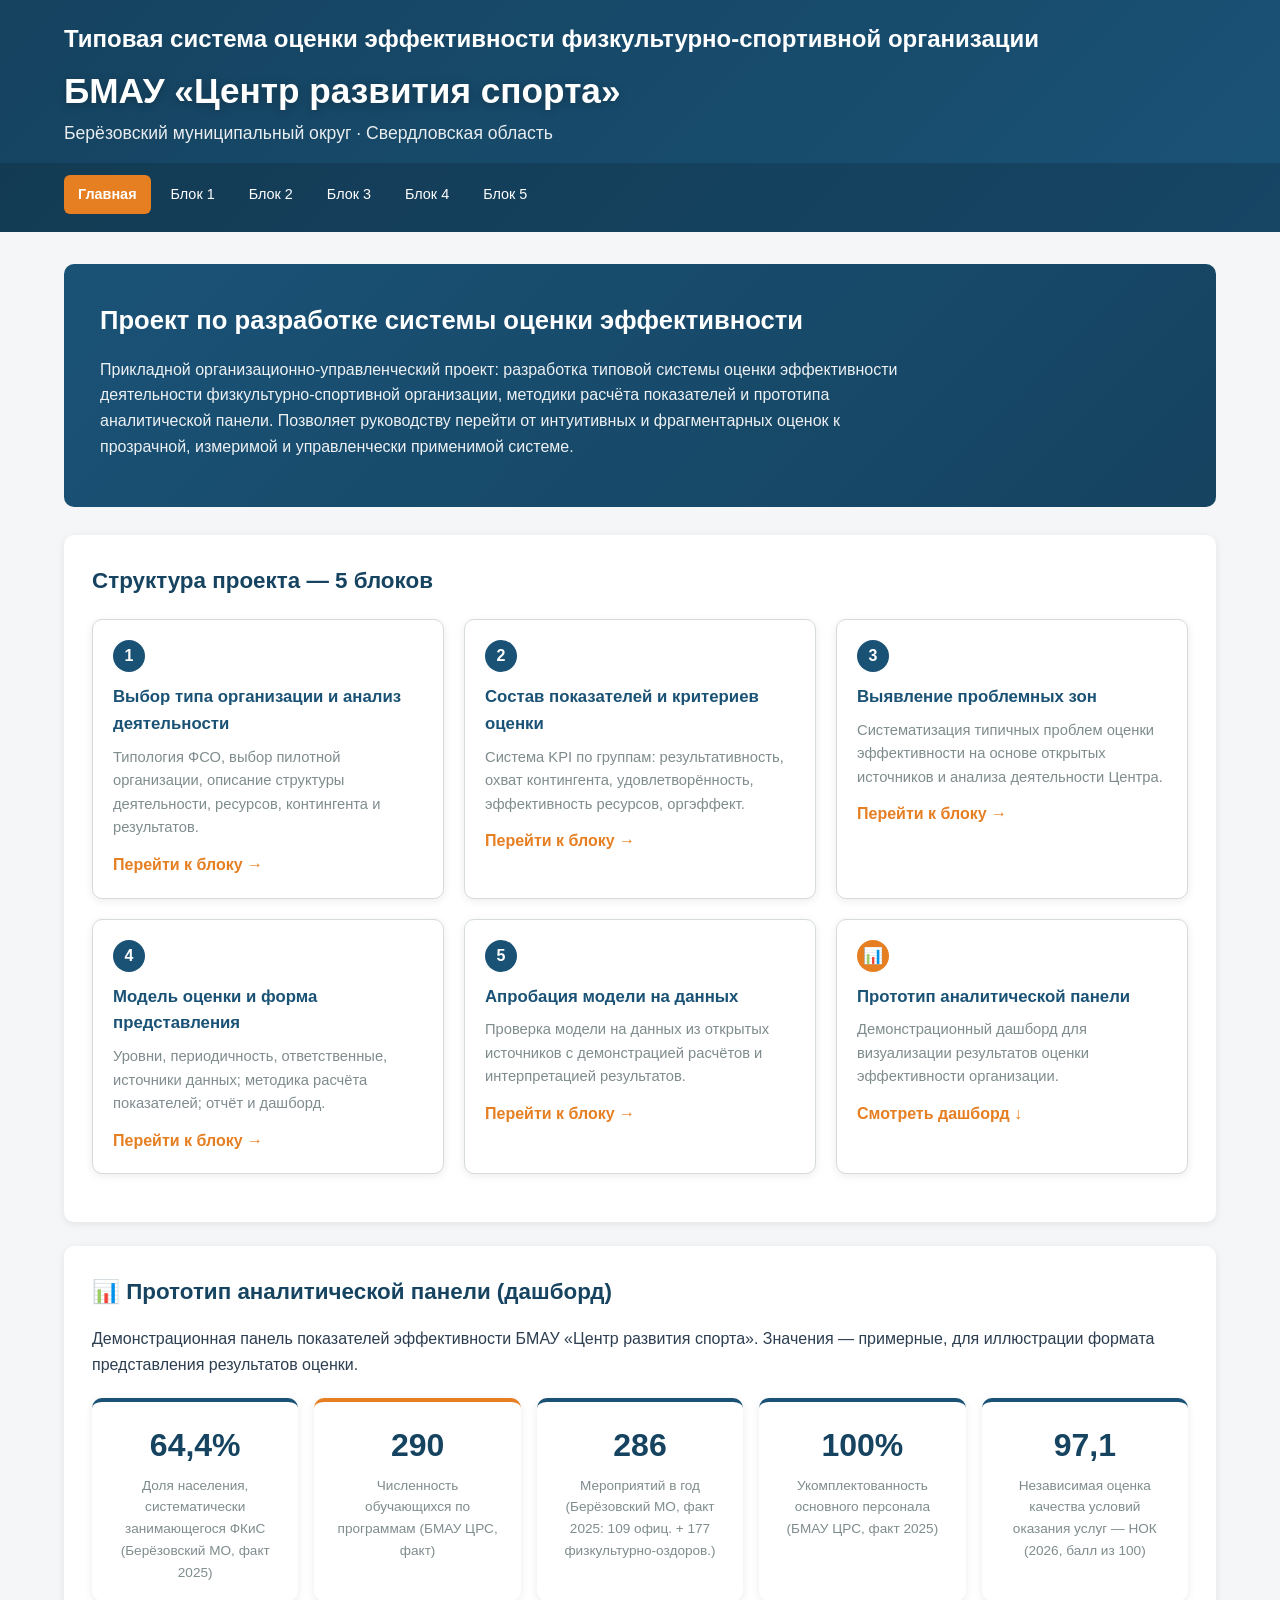
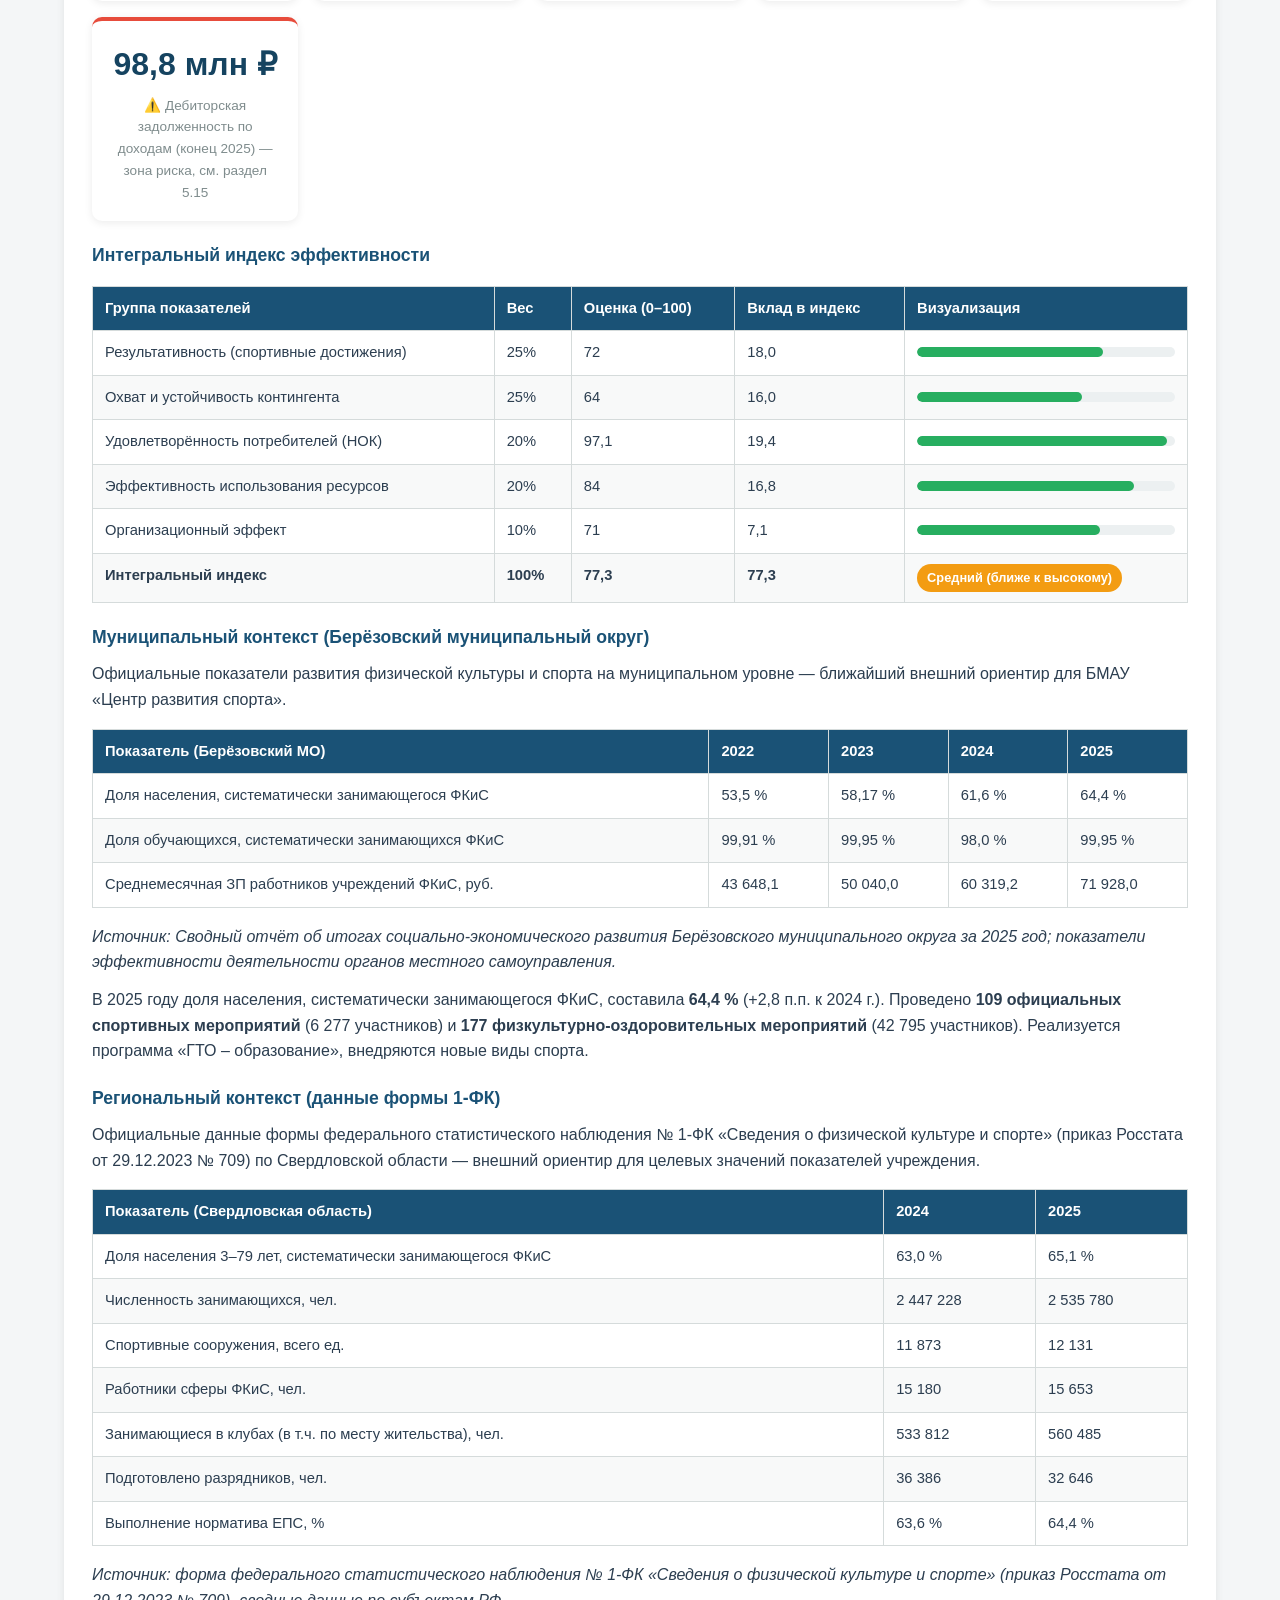
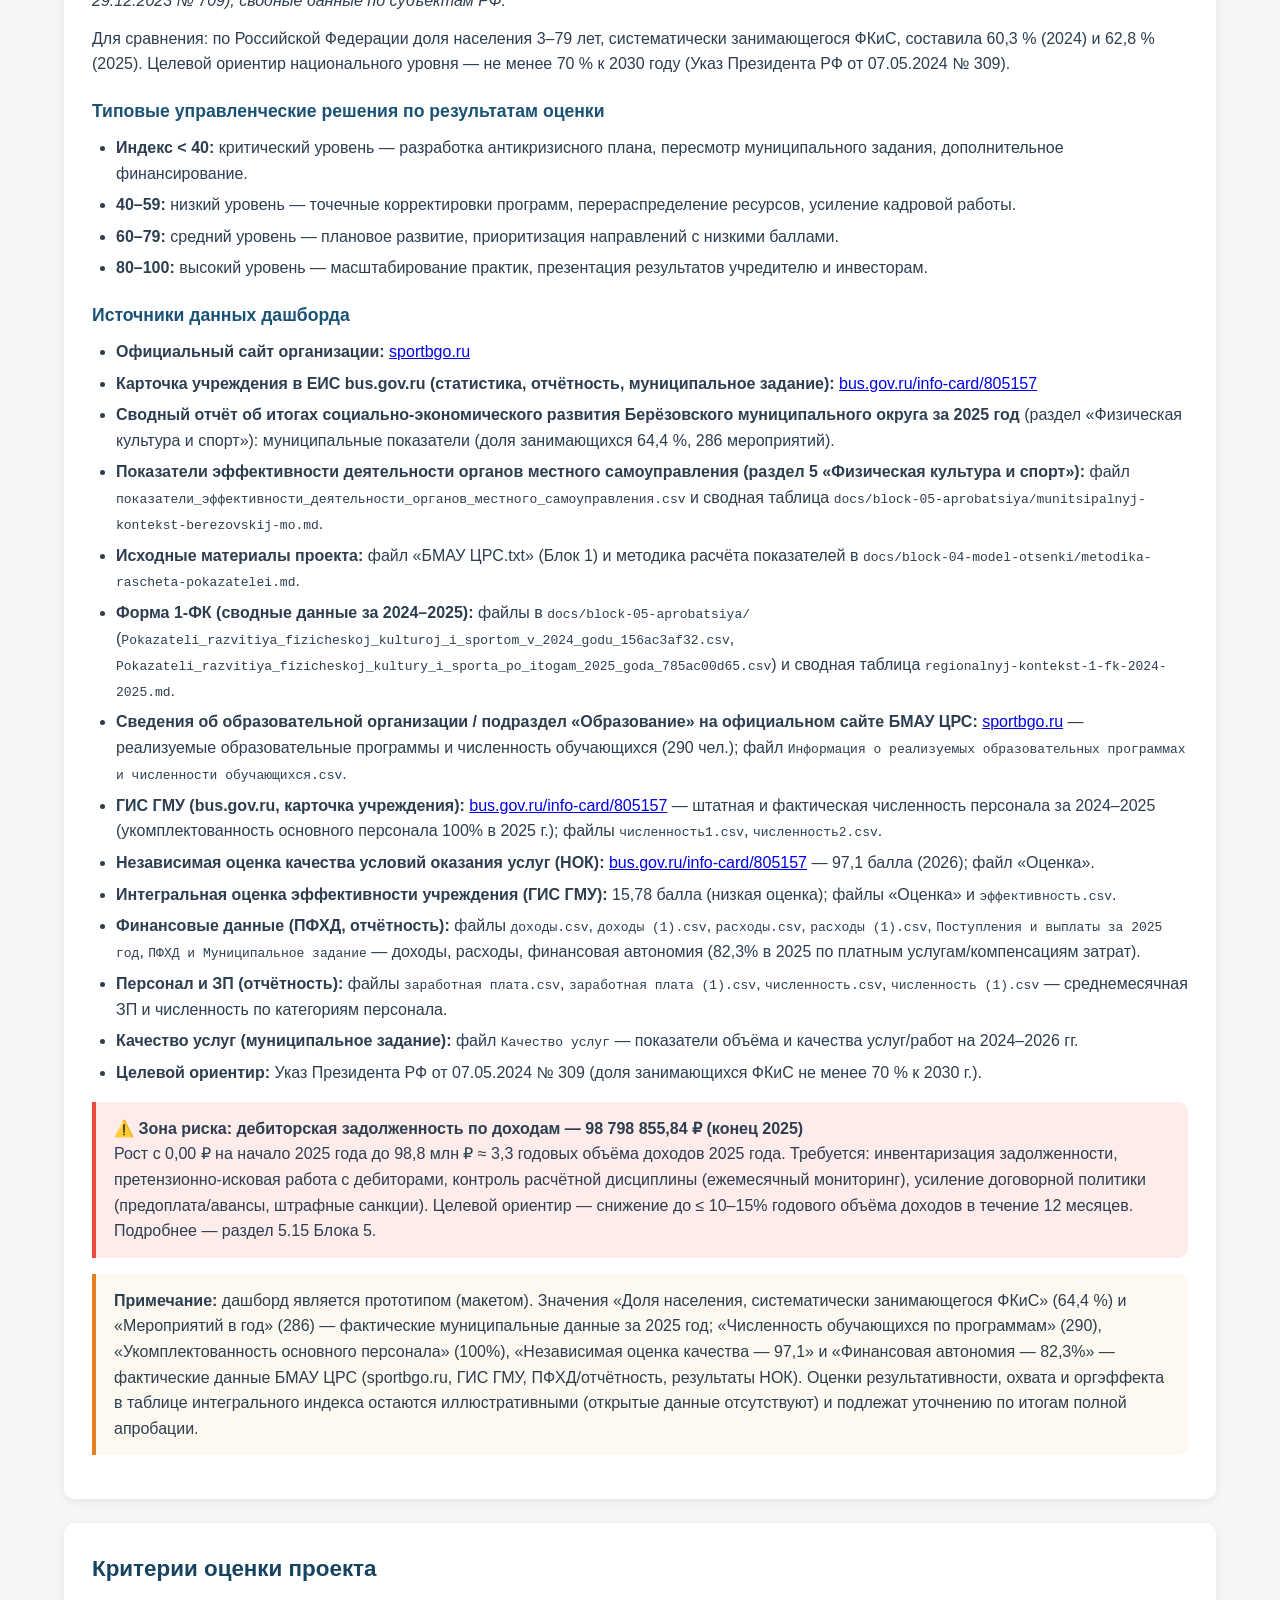
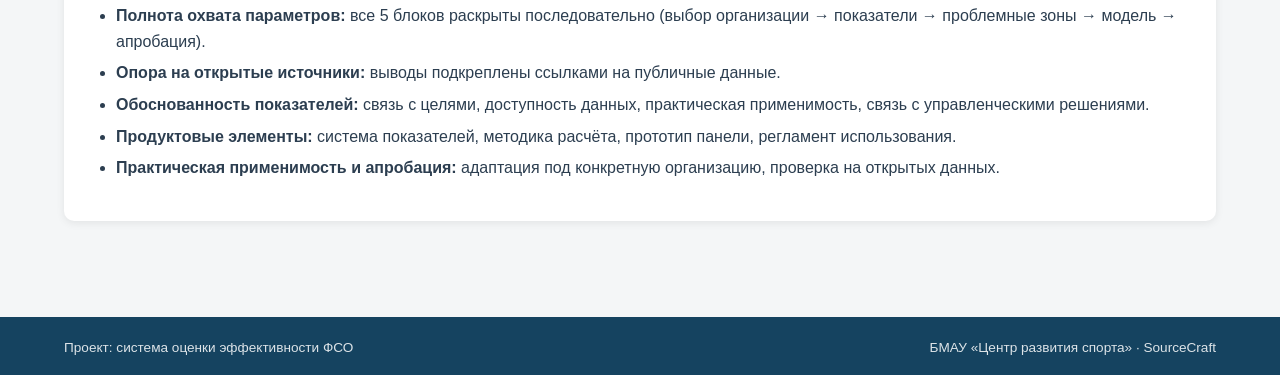
==== commit cec30afa: "docs: оформлена дебиторская задолженность как зона риска (5.15) - site/css/style.css: стиль callout " ====
--- a/site/index.html
+++ b/site/index.html
@@ -98,6 +98,10 @@
         <div class="kpi">
           <div class="value">97,1</div>
           <div class="label">Независимая оценка качества условий оказания услуг — НОК (2026, балл из 100)</div>
+        </div>
+        <div class="kpi danger">
+          <div class="value">98,8 млн ₽</div>
+          <div class="label">⚠️ Дебиторская задолженность по доходам (конец 2025) — зона риска, см. раздел 5.15</div>
         </div>
       </div>
 
@@ -298,6 +302,11 @@
         <li><strong>Целевой ориентир:</strong> Указ Президента РФ от 07.05.2024 № 309 (доля занимающихся ФКиС не менее 70 % к 2030 г.).</li>
       </ul>
 
+      <div class="callout danger">
+        <strong>⚠️ Зона риска: дебиторская задолженность по доходам — 98 798 855,84 ₽ (конец 2025)</strong><br>
+        Рост с 0,00 ₽ на начало 2025 года до 98,8 млн ₽ ≈ 3,3 годовых объёма доходов 2025 года. Требуется: инвентаризация задолженности, претензионно-исковая работа с дебиторами, контроль расчётной дисциплины (ежемесячный мониторинг), усиление договорной политики (предоплата/авансы, штрафные санкции). Целевой ориентир — снижение до ≤ 10–15% годового объёма доходов в течение 12 месяцев. Подробнее — раздел 5.15 Блока 5.
+      </div>
+
       <div class="callout">
         <strong>Примечание:</strong> дашборд является прототипом (макетом). Значения «Доля населения, систематически занимающегося ФКиС» (64,4 %) и «Мероприятий в год» (286) — фактические муниципальные данные за 2025 год; «Численность обучающихся по программам» (290), «Укомплектованность основного персонала» (100%), «Независимая оценка качества — 97,1» и «Финансовая автономия — 82,3%» — фактические данные БМАУ ЦРС (sportbgo.ru, ГИС ГМУ, ПФХД/отчётность, результаты НОК). Оценки результативности, охвата и оргэффекта в таблице интегрального индекса остаются иллюстративными (открытые данные отсутствуют) и подлежат уточнению по итогам полной апробации.
       </div>
--- a/site/css/style.css
+++ b/site/css/style.css
@@ -218,6 +218,7 @@
   margin: 16px 0;
 }
 .callout.info { border-left-color: var(--primary); background: #eef5fa; }
+.callout.danger { border-left-color: var(--danger); background: #fdecea; }
 
 /* Footer */
 .site-footer {
